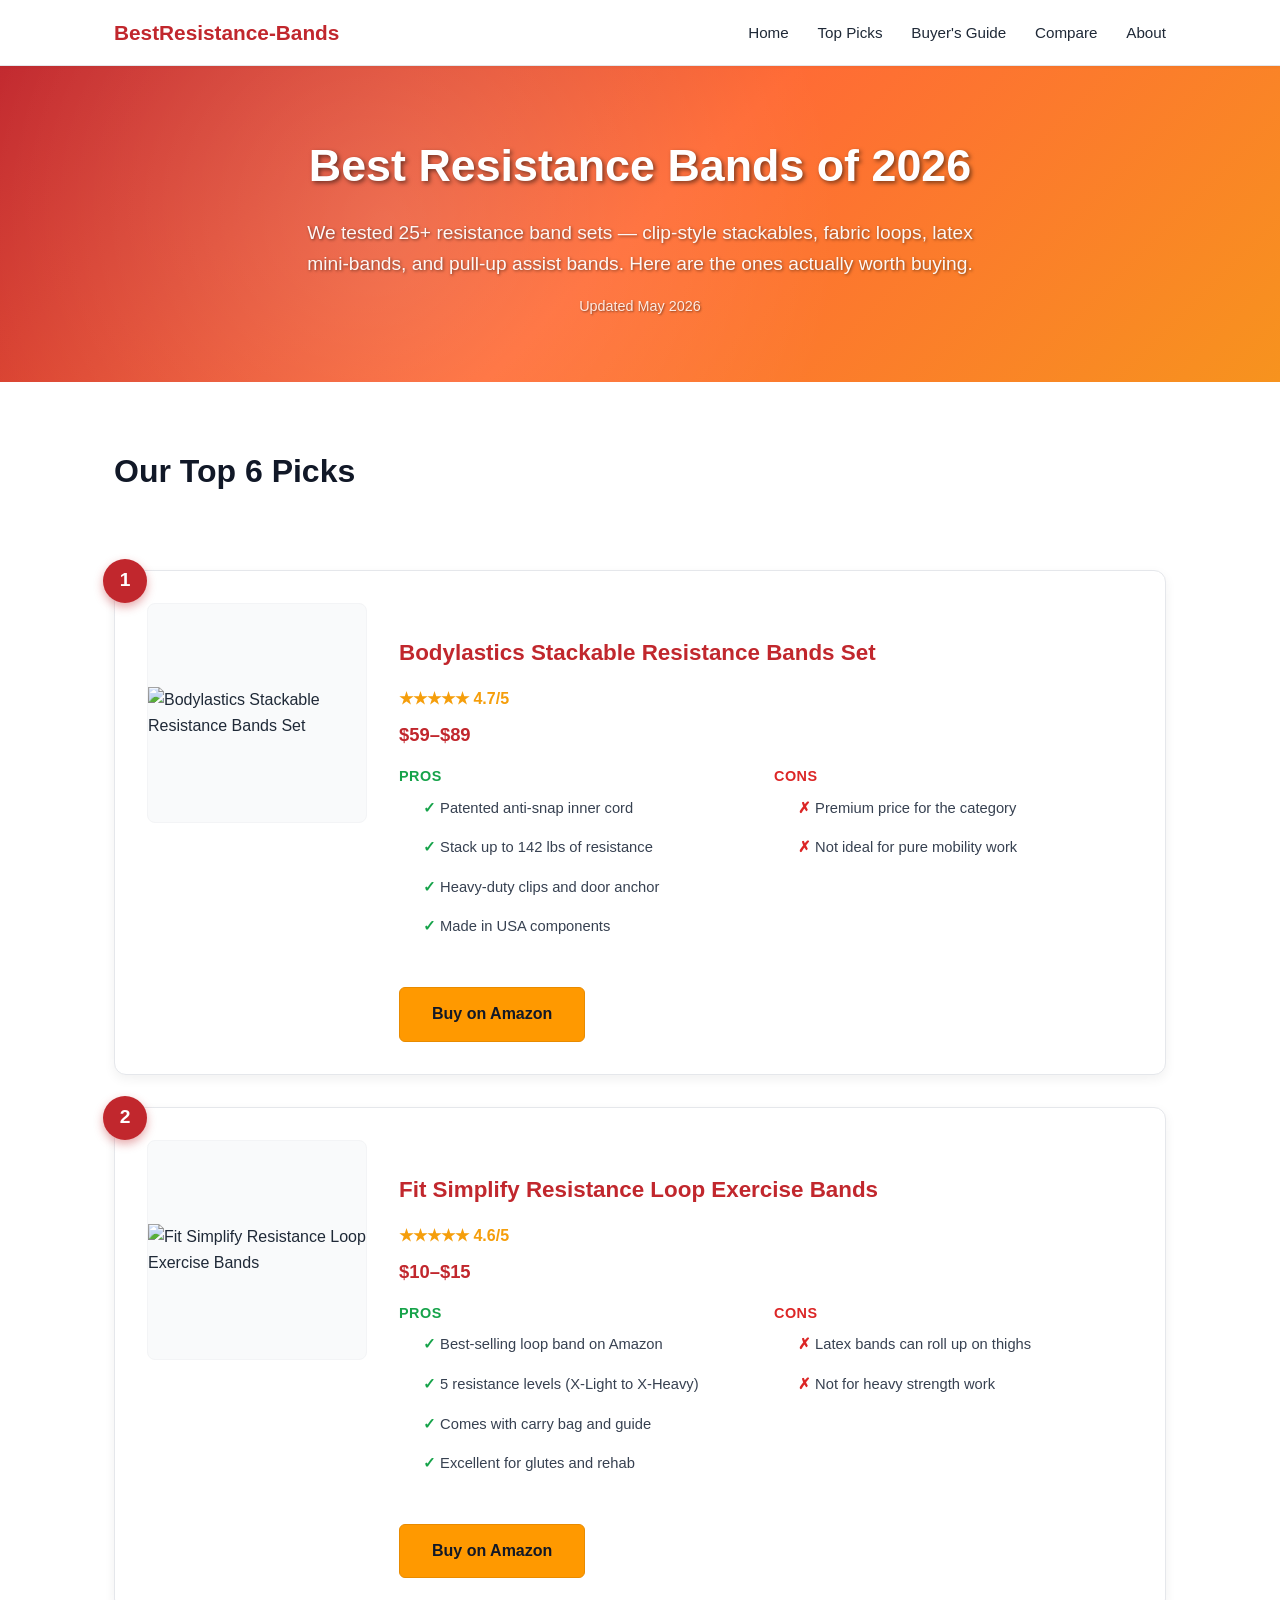
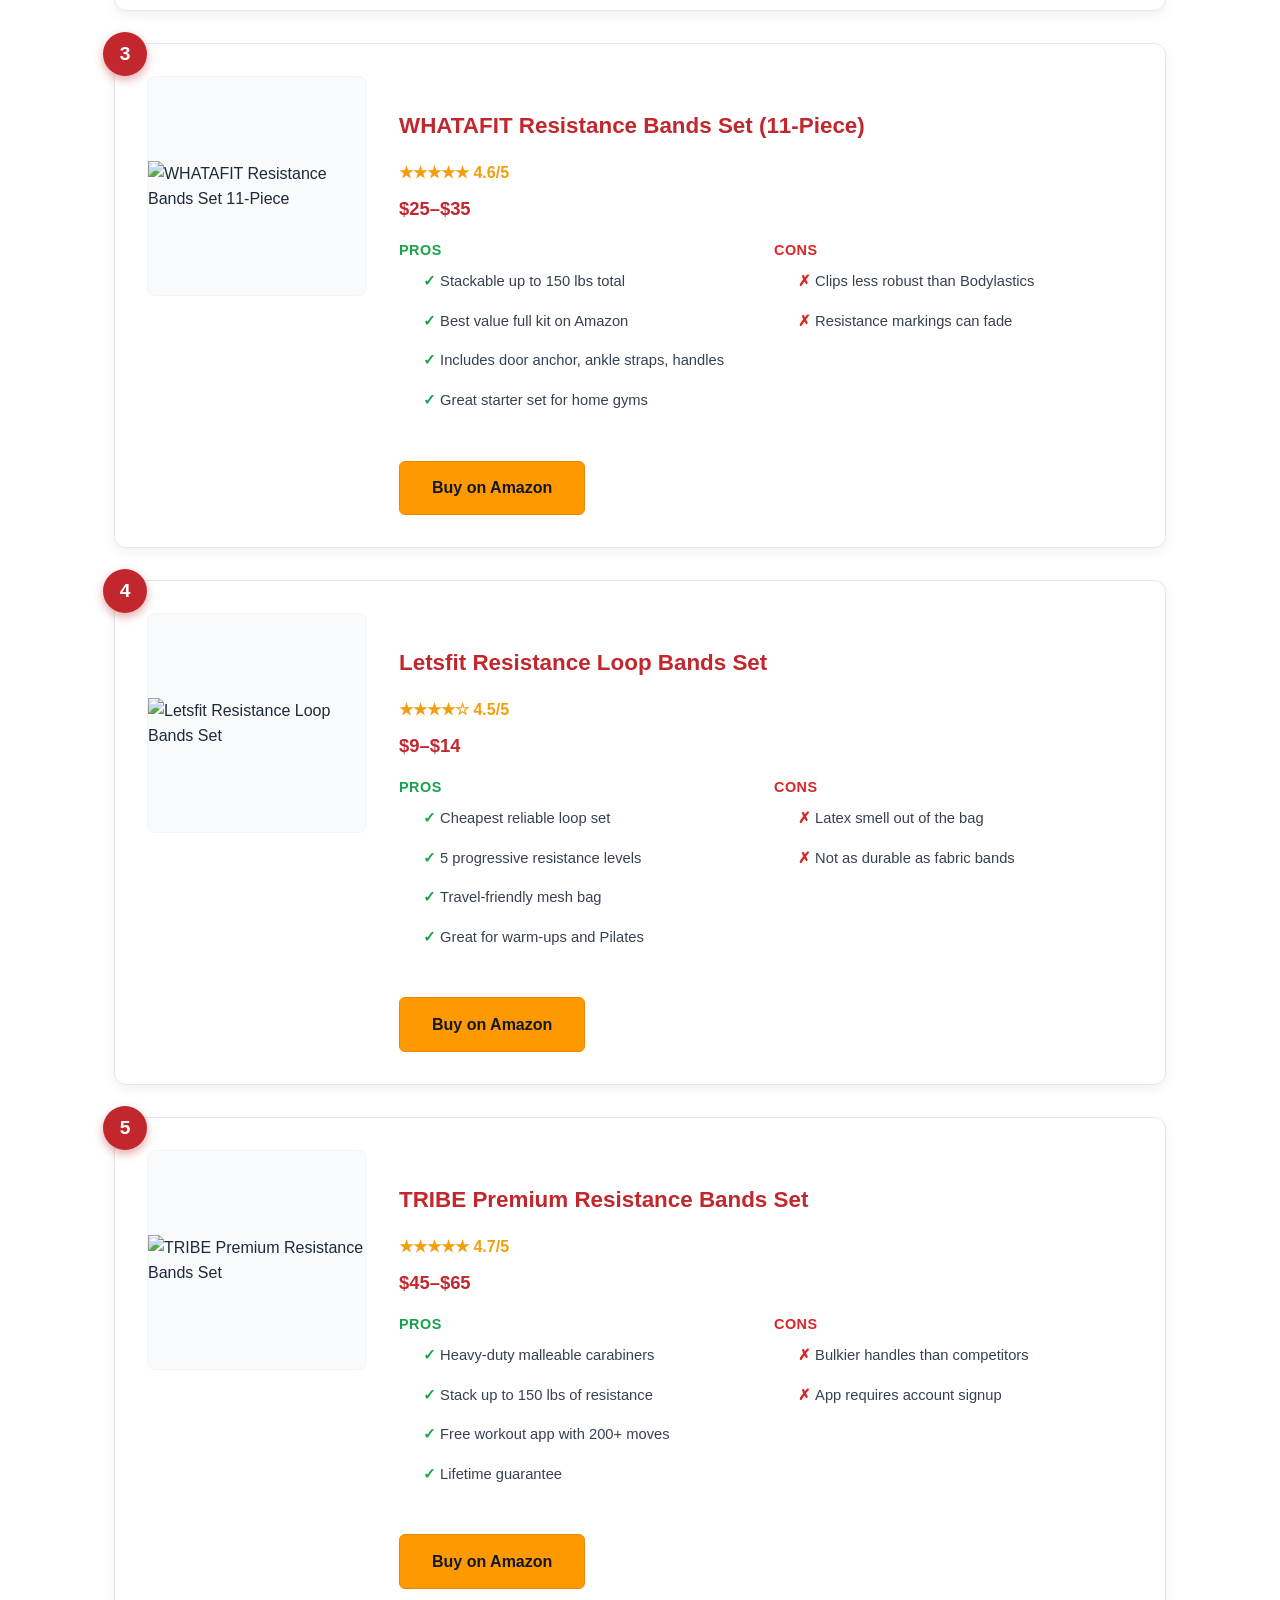
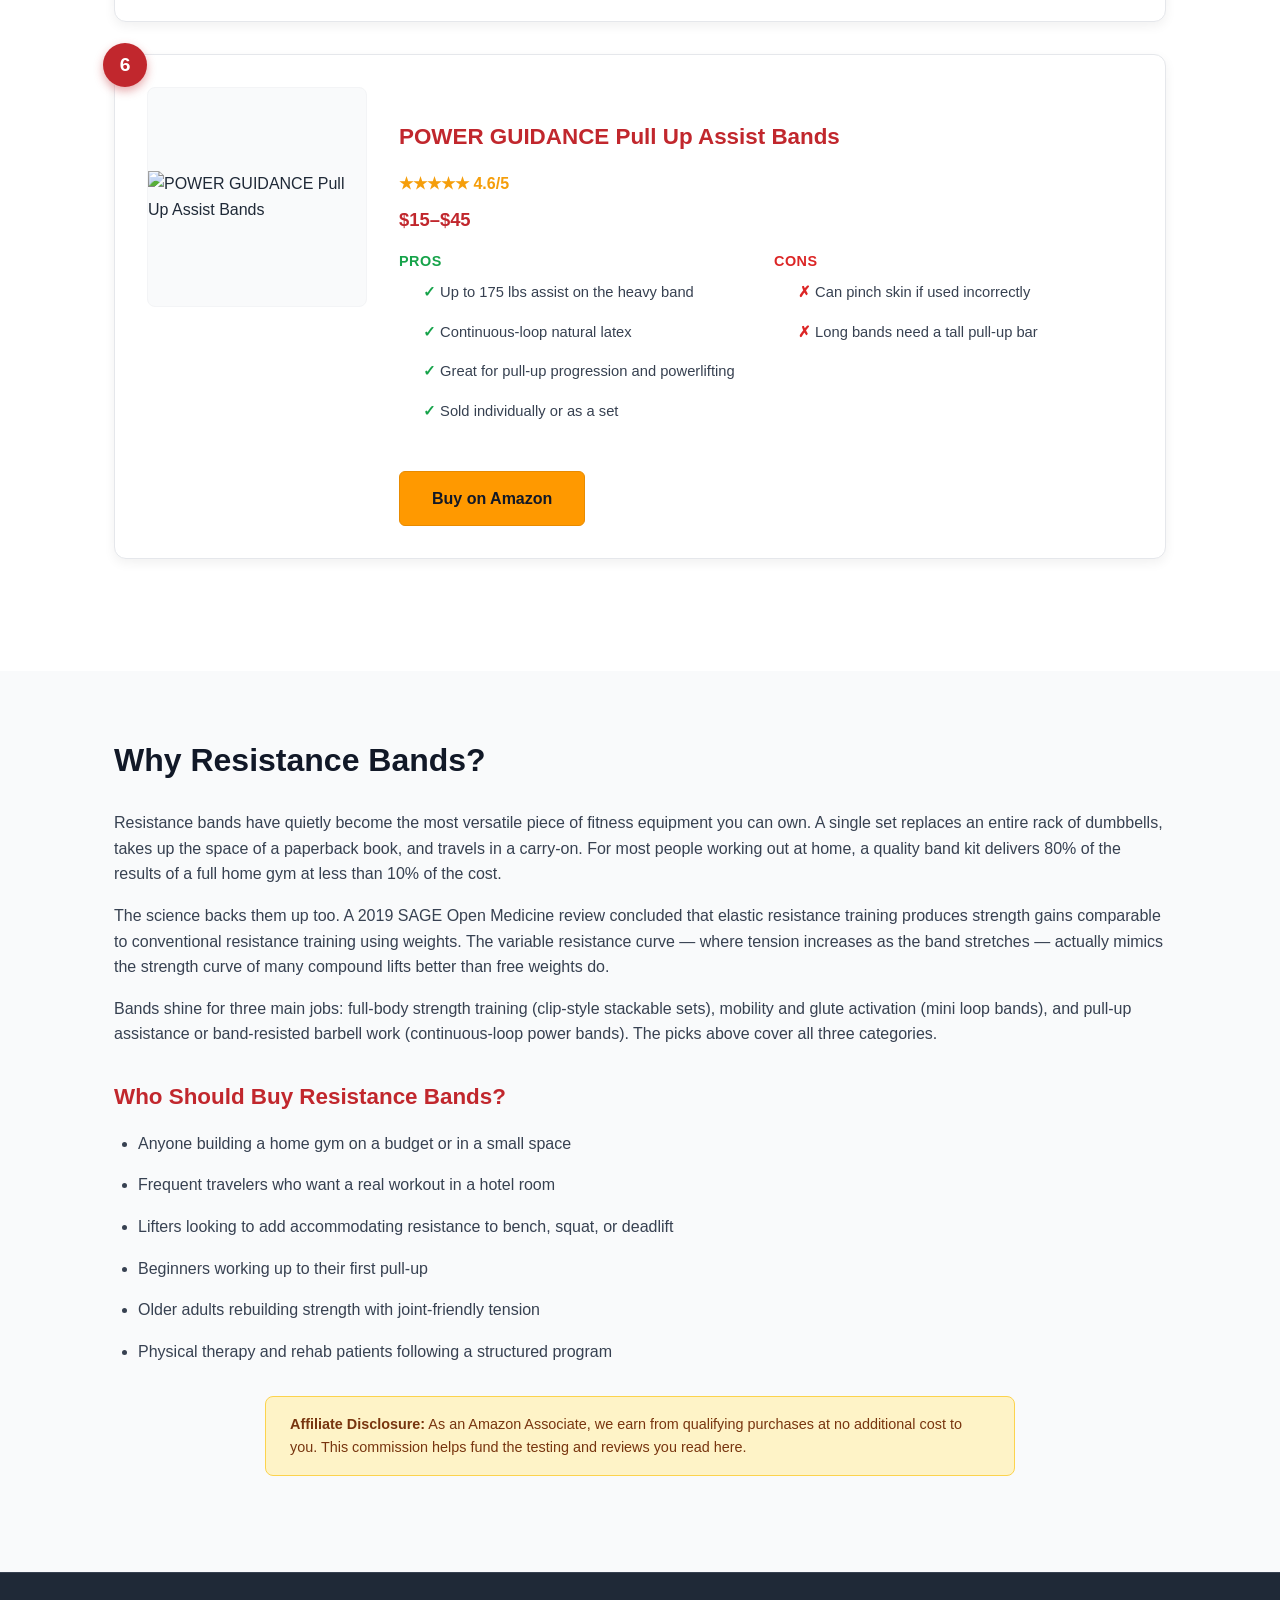
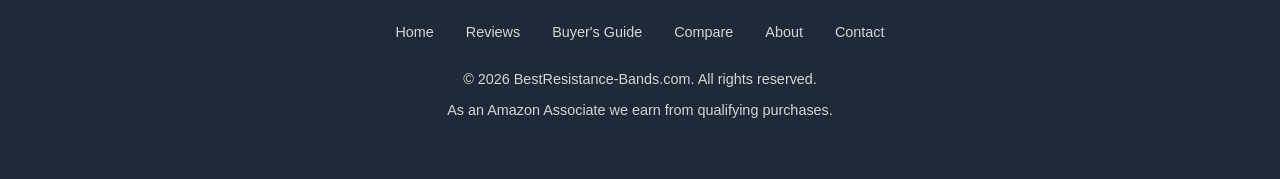
==== index.html @ 8b79d161 "Initial commit: bestresistance-bands.com affiliate site" ====
<!DOCTYPE html>
<html lang="en">
<head>
    <meta charset="UTF-8">
    <meta name="viewport" content="width=device-width, initial-scale=1.0">
    <title>Best Resistance Bands 2026 | Expert-Tested Reviews & Picks</title>
    <meta name="description" content="The best resistance bands of 2026, tested for durability, resistance, and value. Top picks for full-body workouts, mobility, and strength training.">
    <link rel="canonical" href="https://bestresistance-bands.com/">
    <meta property="og:title" content="Best Resistance Bands 2026 | Expert Reviews">
    <meta property="og:description" content="Expert reviews of the top resistance bands for strength, mobility, and full-body workouts at home or on the go.">
    <meta property="og:url" content="https://bestresistance-bands.com/">
    <meta property="og:type" content="website">
    <meta property="og:image" content="https://m.media-amazon.com/images/I/81Z3pNvNL5L._AC_SL1500_.jpg">
    <link rel="stylesheet" href="css/style.css">
    <script type="application/ld+json">
    {
        "@context": "https://schema.org",
        "@type": "ItemList",
        "name": "Best Resistance Bands 2026",
        "description": "Top-rated resistance band sets reviewed and ranked for 2026",
        "numberOfItems": 6,
        "itemListElement": [
            {"@type": "ListItem", "position": 1, "name": "Bodylastics Stackable Resistance Bands Set", "url": "https://www.amazon.com/dp/B003HOTQEI/?tag=brazenprodu01-20-resistance"},
            {"@type": "ListItem", "position": 2, "name": "Fit Simplify Resistance Loop Exercise Bands", "url": "https://www.amazon.com/dp/B01ALPAGTU/?tag=brazenprodu01-20-resistance"},
            {"@type": "ListItem", "position": 3, "name": "WHATAFIT Resistance Bands Set (11-Piece)", "url": "https://www.amazon.com/dp/B07FBXMFS5/?tag=brazenprodu01-20-resistance"},
            {"@type": "ListItem", "position": 4, "name": "Letsfit Resistance Loop Bands Set", "url": "https://www.amazon.com/dp/B074DTJ7RM/?tag=brazenprodu01-20-resistance"},
            {"@type": "ListItem", "position": 5, "name": "TRIBE Premium Resistance Bands Set", "url": "https://www.amazon.com/dp/B01M2VZ4WY/?tag=brazenprodu01-20-resistance"},
            {"@type": "ListItem", "position": 6, "name": "POWER GUIDANCE Pull Up Assist Bands", "url": "https://www.amazon.com/dp/B077Y8ZJYP/?tag=brazenprodu01-20-resistance"}
        ]
    }
    </script>
</head>
<body>
    <header class="header">
        <div class="container">
            <a href="/" class="logo">BestResistance-Bands</a>
            <nav>
                <ul class="nav">
                    <li><a href="/">Home</a></li>
                    <li><a href="best-resistance-bands-2026.html">Top Picks</a></li>
                    <li><a href="buyers-guide.html">Buyer's Guide</a></li>
                    <li><a href="bodylastics-vs-fit-simplify.html">Compare</a></li>
                    <li><a href="about.html">About</a></li>
                </ul>
            </nav>
            <button class="mobile-toggle" aria-label="Toggle menu">☰</button>
        </div>
    </header>

    <section class="hero">
        <div class="container">
            <h1>Best Resistance Bands of 2026</h1>
            <p>We tested 25+ resistance band sets — clip-style stackables, fabric loops, latex mini-bands, and pull-up assist bands. Here are the ones actually worth buying.</p>
            <p class="updated">Updated May 2026</p>
        </div>
    </section>

    <main>
        <section class="section">
            <div class="container">
                <h2>Our Top 6 Picks</h2>
                <div class="products-grid">
                    <div class="product-card">
                        <div class="product-rank">1</div>
                        <div class="product-image">
                            <img src="https://m.media-amazon.com/images/I/81Z3pNvNL5L._AC_SL1500_.jpg" alt="Bodylastics Stackable Resistance Bands Set" loading="lazy">
                        </div>
                        <div class="product-info">
                            <h3>Bodylastics Stackable Resistance Bands Set</h3>
                            <div class="product-rating">★★★★★ 4.7/5</div>
                            <div class="product-price">$59–$89</div>
                            <div class="pros-cons">
                                <div class="pros">
                                    <h4>Pros</h4>
                                    <ul>
                                        <li>Patented anti-snap inner cord</li>
                                        <li>Stack up to 142 lbs of resistance</li>
                                        <li>Heavy-duty clips and door anchor</li>
                                        <li>Made in USA components</li>
                                    </ul>
                                </div>
                                <div class="cons">
                                    <h4>Cons</h4>
                                    <ul>
                                        <li>Premium price for the category</li>
                                        <li>Not ideal for pure mobility work</li>
                                    </ul>
                                </div>
                            </div>
                            <a href="https://www.amazon.com/dp/B003HOTQEI/?tag=brazenprodu01-20-resistance" class="btn-amazon" rel="nofollow noopener" target="_blank">Buy on Amazon</a>
                        </div>
                    </div>

                    <div class="product-card">
                        <div class="product-rank">2</div>
                        <div class="product-image">
                            <img src="https://m.media-amazon.com/images/I/81+8cZUC0HL._AC_SL1500_.jpg" alt="Fit Simplify Resistance Loop Exercise Bands" loading="lazy">
                        </div>
                        <div class="product-info">
                            <h3>Fit Simplify Resistance Loop Exercise Bands</h3>
                            <div class="product-rating">★★★★★ 4.6/5</div>
                            <div class="product-price">$10–$15</div>
                            <div class="pros-cons">
                                <div class="pros">
                                    <h4>Pros</h4>
                                    <ul>
                                        <li>Best-selling loop band on Amazon</li>
                                        <li>5 resistance levels (X-Light to X-Heavy)</li>
                                        <li>Comes with carry bag and guide</li>
                                        <li>Excellent for glutes and rehab</li>
                                    </ul>
                                </div>
                                <div class="cons">
                                    <h4>Cons</h4>
                                    <ul>
                                        <li>Latex bands can roll up on thighs</li>
                                        <li>Not for heavy strength work</li>
                                    </ul>
                                </div>
                            </div>
                            <a href="https://www.amazon.com/dp/B01ALPAGTU/?tag=brazenprodu01-20-resistance" class="btn-amazon" rel="nofollow noopener" target="_blank">Buy on Amazon</a>
                        </div>
                    </div>

                    <div class="product-card">
                        <div class="product-rank">3</div>
                        <div class="product-image">
                            <img src="https://m.media-amazon.com/images/I/81bUZmnpZNL._AC_SL1500_.jpg" alt="WHATAFIT Resistance Bands Set 11-Piece" loading="lazy">
                        </div>
                        <div class="product-info">
                            <h3>WHATAFIT Resistance Bands Set (11-Piece)</h3>
                            <div class="product-rating">★★★★★ 4.6/5</div>
                            <div class="product-price">$25–$35</div>
                            <div class="pros-cons">
                                <div class="pros">
                                    <h4>Pros</h4>
                                    <ul>
                                        <li>Stackable up to 150 lbs total</li>
                                        <li>Best value full kit on Amazon</li>
                                        <li>Includes door anchor, ankle straps, handles</li>
                                        <li>Great starter set for home gyms</li>
                                    </ul>
                                </div>
                                <div class="cons">
                                    <h4>Cons</h4>
                                    <ul>
                                        <li>Clips less robust than Bodylastics</li>
                                        <li>Resistance markings can fade</li>
                                    </ul>
                                </div>
                            </div>
                            <a href="https://www.amazon.com/dp/B07FBXMFS5/?tag=brazenprodu01-20-resistance" class="btn-amazon" rel="nofollow noopener" target="_blank">Buy on Amazon</a>
                        </div>
                    </div>

                    <div class="product-card">
                        <div class="product-rank">4</div>
                        <div class="product-image">
                            <img src="https://m.media-amazon.com/images/I/71kzo+a6r4L._AC_SL1500_.jpg" alt="Letsfit Resistance Loop Bands Set" loading="lazy">
                        </div>
                        <div class="product-info">
                            <h3>Letsfit Resistance Loop Bands Set</h3>
                            <div class="product-rating">★★★★☆ 4.5/5</div>
                            <div class="product-price">$9–$14</div>
                            <div class="pros-cons">
                                <div class="pros">
                                    <h4>Pros</h4>
                                    <ul>
                                        <li>Cheapest reliable loop set</li>
                                        <li>5 progressive resistance levels</li>
                                        <li>Travel-friendly mesh bag</li>
                                        <li>Great for warm-ups and Pilates</li>
                                    </ul>
                                </div>
                                <div class="cons">
                                    <h4>Cons</h4>
                                    <ul>
                                        <li>Latex smell out of the bag</li>
                                        <li>Not as durable as fabric bands</li>
                                    </ul>
                                </div>
                            </div>
                            <a href="https://www.amazon.com/dp/B074DTJ7RM/?tag=brazenprodu01-20-resistance" class="btn-amazon" rel="nofollow noopener" target="_blank">Buy on Amazon</a>
                        </div>
                    </div>

                    <div class="product-card">
                        <div class="product-rank">5</div>
                        <div class="product-image">
                            <img src="https://m.media-amazon.com/images/I/71fEf4UUfvL._AC_SL1500_.jpg" alt="TRIBE Premium Resistance Bands Set" loading="lazy">
                        </div>
                        <div class="product-info">
                            <h3>TRIBE Premium Resistance Bands Set</h3>
                            <div class="product-rating">★★★★★ 4.7/5</div>
                            <div class="product-price">$45–$65</div>
                            <div class="pros-cons">
                                <div class="pros">
                                    <h4>Pros</h4>
                                    <ul>
                                        <li>Heavy-duty malleable carabiners</li>
                                        <li>Stack up to 150 lbs of resistance</li>
                                        <li>Free workout app with 200+ moves</li>
                                        <li>Lifetime guarantee</li>
                                    </ul>
                                </div>
                                <div class="cons">
                                    <h4>Cons</h4>
                                    <ul>
                                        <li>Bulkier handles than competitors</li>
                                        <li>App requires account signup</li>
                                    </ul>
                                </div>
                            </div>
                            <a href="https://www.amazon.com/dp/B01M2VZ4WY/?tag=brazenprodu01-20-resistance" class="btn-amazon" rel="nofollow noopener" target="_blank">Buy on Amazon</a>
                        </div>
                    </div>

                    <div class="product-card">
                        <div class="product-rank">6</div>
                        <div class="product-image">
                            <img src="https://m.media-amazon.com/images/I/71yLWiD8ZSL._AC_SL1500_.jpg" alt="POWER GUIDANCE Pull Up Assist Bands" loading="lazy">
                        </div>
                        <div class="product-info">
                            <h3>POWER GUIDANCE Pull Up Assist Bands</h3>
                            <div class="product-rating">★★★★★ 4.6/5</div>
                            <div class="product-price">$15–$45</div>
                            <div class="pros-cons">
                                <div class="pros">
                                    <h4>Pros</h4>
                                    <ul>
                                        <li>Up to 175 lbs assist on the heavy band</li>
                                        <li>Continuous-loop natural latex</li>
                                        <li>Great for pull-up progression and powerlifting</li>
                                        <li>Sold individually or as a set</li>
                                    </ul>
                                </div>
                                <div class="cons">
                                    <h4>Cons</h4>
                                    <ul>
                                        <li>Can pinch skin if used incorrectly</li>
                                        <li>Long bands need a tall pull-up bar</li>
                                    </ul>
                                </div>
                            </div>
                            <a href="https://www.amazon.com/dp/B077Y8ZJYP/?tag=brazenprodu01-20-resistance" class="btn-amazon" rel="nofollow noopener" target="_blank">Buy on Amazon</a>
                        </div>
                    </div>
                </div>
            </div>
        </section>

        <section class="section section-alt">
            <div class="container">
                <h2>Why Resistance Bands?</h2>
                <p>Resistance bands have quietly become the most versatile piece of fitness equipment you can own. A single set replaces an entire rack of dumbbells, takes up the space of a paperback book, and travels in a carry-on. For most people working out at home, a quality band kit delivers 80% of the results of a full home gym at less than 10% of the cost.</p>
                <p>The science backs them up too. A 2019 SAGE Open Medicine review concluded that elastic resistance training produces strength gains comparable to conventional resistance training using weights. The variable resistance curve — where tension increases as the band stretches — actually mimics the strength curve of many compound lifts better than free weights do.</p>
                <p>Bands shine for three main jobs: full-body strength training (clip-style stackable sets), mobility and glute activation (mini loop bands), and pull-up assistance or band-resisted barbell work (continuous-loop power bands). The picks above cover all three categories.</p>

                <h3>Who Should Buy Resistance Bands?</h3>
                <ul>
                    <li>Anyone building a home gym on a budget or in a small space</li>
                    <li>Frequent travelers who want a real workout in a hotel room</li>
                    <li>Lifters looking to add accommodating resistance to bench, squat, or deadlift</li>
                    <li>Beginners working up to their first pull-up</li>
                    <li>Older adults rebuilding strength with joint-friendly tension</li>
                    <li>Physical therapy and rehab patients following a structured program</li>
                </ul>

                <div class="affiliate-disclosure">
                    <strong>Affiliate Disclosure:</strong> As an Amazon Associate, we earn from qualifying purchases at no additional cost to you. This commission helps fund the testing and reviews you read here.
                </div>
            </div>
        </section>
    </main>

    <footer class="footer">
        <div class="container">
            <div class="footer-links">
                <a href="/">Home</a>
                <a href="best-resistance-bands-2026.html">Reviews</a>
                <a href="buyers-guide.html">Buyer's Guide</a>
                <a href="bodylastics-vs-fit-simplify.html">Compare</a>
                <a href="about.html">About</a>
                <a href="contact.html">Contact</a>
            </div>
            <p>© 2026 BestResistance-Bands.com. All rights reserved.</p>
            <p>As an Amazon Associate we earn from qualifying purchases.</p>
        </div>
    </footer>

    <script>
    document.querySelector('.mobile-toggle').addEventListener('click', function() {
        document.querySelector('.nav').classList.toggle('active');
    });
    </script>
</body>
</html>
---- css/style.css ----
* { margin: 0; padding: 0; box-sizing: border-box; }

body {
  font-family: -apple-system, BlinkMacSystemFont, 'Segoe UI', Roboto, Oxygen, sans-serif;
  background: #ffffff;
  color: #1f2937;
  line-height: 1.6;
}

.container { max-width: 1100px; margin: 0 auto; padding: 0 1.5rem; }

a { color: #c1272d; text-decoration: none; transition: color 0.3s; }
a:hover { color: #8e1d22; }

img { max-width: 100%; height: auto; display: block; }

/* Header */
.header {
  background: #ffffff;
  border-bottom: 1px solid #e5e7eb;
  padding: 1rem 0;
  position: sticky;
  top: 0;
  z-index: 100;
  box-shadow: 0 1px 3px rgba(0,0,0,0.05);
}

.header .container {
  display: flex;
  justify-content: space-between;
  align-items: center;
}

.logo {
  font-size: 1.3rem;
  font-weight: 800;
  color: #c1272d;
}

.nav { list-style: none; display: flex; gap: 1.8rem; }
.nav a { color: #1f2937; font-weight: 500; font-size: 0.95rem; }
.nav a:hover { color: #c1272d; }

.mobile-toggle {
  display: none;
  background: none;
  border: none;
  color: #1f2937;
  font-size: 1.5rem;
  cursor: pointer;
}

/* Hero */
.hero {
  background: linear-gradient(135deg, #c1272d 0%, #ff6b35 50%, #f7931e 100%);
  padding: 4rem 0;
  text-align: center;
  position: relative;
  overflow: hidden;
}

.hero::before {
  content: '';
  position: absolute;
  inset: 0;
  background: radial-gradient(circle at 30% 50%, rgba(255,255,255,0.15) 0%, transparent 50%);
}

.hero h1 {
  color: #ffffff;
  font-size: 2.8rem;
  font-weight: 800;
  text-shadow: 2px 2px 4px rgba(0,0,0,0.5);
  margin-bottom: 1rem;
  position: relative;
}

.hero p {
  color: #ffffff;
  font-size: 1.2rem;
  text-shadow: 1px 1px 3px rgba(0,0,0,0.5);
  max-width: 700px;
  margin: 0 auto;
  position: relative;
  opacity: 0.95;
}

.hero .updated {
  color: #ffffff;
  text-shadow: 1px 1px 2px rgba(0,0,0,0.5);
  opacity: 0.85;
  font-size: 0.9rem;
  margin-top: 1rem;
  position: relative;
}

/* Product Cards */
.products-grid {
  display: grid;
  grid-template-columns: 1fr;
  gap: 2rem;
  padding: 3rem 0;
}

.product-card {
  background: #ffffff;
  border-radius: 12px;
  padding: 2rem;
  border: 1px solid #e5e7eb;
  transition: transform 0.3s, box-shadow 0.3s;
  display: grid;
  grid-template-columns: 220px 1fr;
  gap: 2rem;
  align-items: start;
  position: relative;
  box-shadow: 0 4px 12px rgba(0,0,0,0.06);
}

.product-card:hover {
  transform: translateY(-3px);
  box-shadow: 0 12px 30px rgba(0,0,0,0.1);
}

.product-rank {
  position: absolute;
  top: -12px;
  left: -12px;
  background: #c1272d;
  color: #ffffff;
  width: 44px;
  height: 44px;
  border-radius: 50%;
  display: flex;
  align-items: center;
  justify-content: center;
  font-weight: 800;
  font-size: 1.2rem;
  box-shadow: 0 4px 10px rgba(193,39,45,0.4);
}

.product-image {
  width: 100%;
  height: 220px;
  background: #f9fafb;
  border-radius: 8px;
  display: flex;
  align-items: center;
  justify-content: center;
  overflow: hidden;
  border: 1px solid #f3f4f6;
}

.product-image img {
  max-width: 100%;
  max-height: 100%;
  object-fit: contain;
}

.product-info h3 {
  font-size: 1.3rem;
  margin-bottom: 0.5rem;
  color: #111827;
}

.product-rating { color: #f59e0b; margin-bottom: 0.5rem; font-weight: 600; }

.product-price {
  font-size: 1.15rem;
  color: #c1272d;
  font-weight: 700;
  margin-bottom: 1rem;
}

.pros-cons {
  display: grid;
  grid-template-columns: 1fr 1fr;
  gap: 1rem;
  margin-bottom: 1.5rem;
}

.pros h4, .cons h4 {
  font-size: 0.9rem;
  margin-bottom: 0.5rem;
  text-transform: uppercase;
  letter-spacing: 0.5px;
}

.pros h4 { color: #16a34a; }
.cons h4 { color: #dc2626; }

.pros ul, .cons ul {
  list-style: none;
  font-size: 0.92rem;
  color: #4b5563;
}

.pros li, .cons li { margin-bottom: 0.3rem; }
.pros li::before { content: '✓ '; color: #16a34a; font-weight: 700; }
.cons li::before { content: '✗ '; color: #dc2626; font-weight: 700; }

.btn-amazon {
  display: inline-block;
  background: #ff9900;
  color: #111827;
  padding: 0.85rem 2rem;
  border-radius: 6px;
  font-weight: 700;
  font-size: 1rem;
  transition: background 0.3s, transform 0.2s;
  text-align: center;
  border: 1px solid #e88b00;
}

.btn-amazon:hover {
  background: #ffb84d;
  color: #111827;
  transform: scale(1.02);
}

/* Sections */
.section { padding: 4rem 0; }
.section-alt { background: #f9fafb; }

.section h2 {
  font-size: 2rem;
  margin-bottom: 1.5rem;
  color: #111827;
}

.section h3 {
  font-size: 1.4rem;
  margin: 2rem 0 1rem;
  color: #c1272d;
}

.section p, .section li {
  color: #374151;
  margin-bottom: 1rem;
}

.section ul, .section ol { padding-left: 1.5rem; margin-bottom: 1.5rem; }

/* FAQ */
.faq-item {
  background: #ffffff;
  border-radius: 8px;
  padding: 1.5rem;
  margin-bottom: 1rem;
  border: 1px solid #e5e7eb;
  box-shadow: 0 2px 6px rgba(0,0,0,0.04);
}

.faq-item h3 { color: #111827; font-size: 1.1rem; margin-bottom: 0.5rem; margin-top: 0; }
.faq-item p { color: #4b5563; margin: 0; }

/* Footer */
.footer {
  background: #1f2937;
  border-top: 1px solid #374151;
  padding: 3rem 0;
  text-align: center;
  color: #d1d5db;
}

.footer p { color: #d1d5db; font-size: 0.9rem; margin-bottom: 0.5rem; }

.footer-links {
  display: flex;
  justify-content: center;
  gap: 2rem;
  margin-bottom: 1.5rem;
  flex-wrap: wrap;
}

.footer-links a { color: #d1d5db; font-size: 0.9rem; }
.footer-links a:hover { color: #ff9900; }

.affiliate-disclosure {
  background: #fef3c7;
  border: 1px solid #fcd34d;
  border-radius: 8px;
  padding: 1rem 1.5rem;
  margin: 2rem auto;
  max-width: 750px;
  font-size: 0.9rem;
  color: #78350f;
}

/* Table of Contents */
.toc {
  background: #f9fafb;
  border-radius: 8px;
  padding: 1.5rem 2rem;
  margin-bottom: 2rem;
  border: 1px solid #e5e7eb;
}

.toc h3 { margin-bottom: 1rem; color: #111827; font-size: 1.1rem; margin-top: 0; }
.toc ol { padding-left: 1.5rem; }
.toc li { margin-bottom: 0.5rem; color: #374151; }
.toc a { color: #c1272d; }

/* Comparison Table */
.comparison-table {
  width: 100%;
  border-collapse: collapse;
  margin: 2rem 0;
  background: #ffffff;
  border-radius: 8px;
  overflow: hidden;
  box-shadow: 0 2px 8px rgba(0,0,0,0.06);
}

.comparison-table th, .comparison-table td {
  padding: 1rem;
  text-align: left;
  border-bottom: 1px solid #e5e7eb;
}

.comparison-table th {
  background: #c1272d;
  color: #ffffff;
  font-weight: 700;
}

.comparison-table td { color: #374151; }
.comparison-table tr:nth-child(even) td { background: #f9fafb; }

/* Contact Form */
.contact-form { max-width: 600px; margin: 0 auto; }
.form-group { margin-bottom: 1.5rem; }

.form-group label {
  display: block;
  margin-bottom: 0.5rem;
  color: #111827;
  font-weight: 600;
}

.form-group input, .form-group textarea, .form-group select {
  width: 100%;
  padding: 0.8rem 1rem;
  background: #ffffff;
  border: 1px solid #d1d5db;
  border-radius: 6px;
  color: #111827;
  font-size: 1rem;
  font-family: inherit;
}

.form-group textarea { min-height: 150px; resize: vertical; }

.btn-submit {
  background: #c1272d;
  color: #ffffff;
  padding: 0.85rem 2rem;
  border: none;
  border-radius: 6px;
  font-weight: 700;
  font-size: 1rem;
  cursor: pointer;
  transition: background 0.3s;
}

.btn-submit:hover { background: #8e1d22; }

/* Responsive */
@media (max-width: 768px) {
  .hero h1 { font-size: 2rem; }
  .hero p { font-size: 1rem; }
  .product-card { grid-template-columns: 1fr; text-align: center; }
  .pros-cons { grid-template-columns: 1fr; text-align: left; }
  .nav { display: none; }
  .nav.active {
    display: flex;
    flex-direction: column;
    position: absolute;
    top: 100%;
    left: 0;
    right: 0;
    background: #ffffff;
    padding: 1rem;
    border-bottom: 1px solid #e5e7eb;
    gap: 1rem;
  }
  .mobile-toggle { display: block; }
  .comparison-table { font-size: 0.85rem; }
  .comparison-table th, .comparison-table td { padding: 0.6rem; }
}

@media (max-width: 480px) {
  .hero h1 { font-size: 1.6rem; }
  .container { padding: 0 1rem; }
  .product-card { padding: 1.5rem; }
}
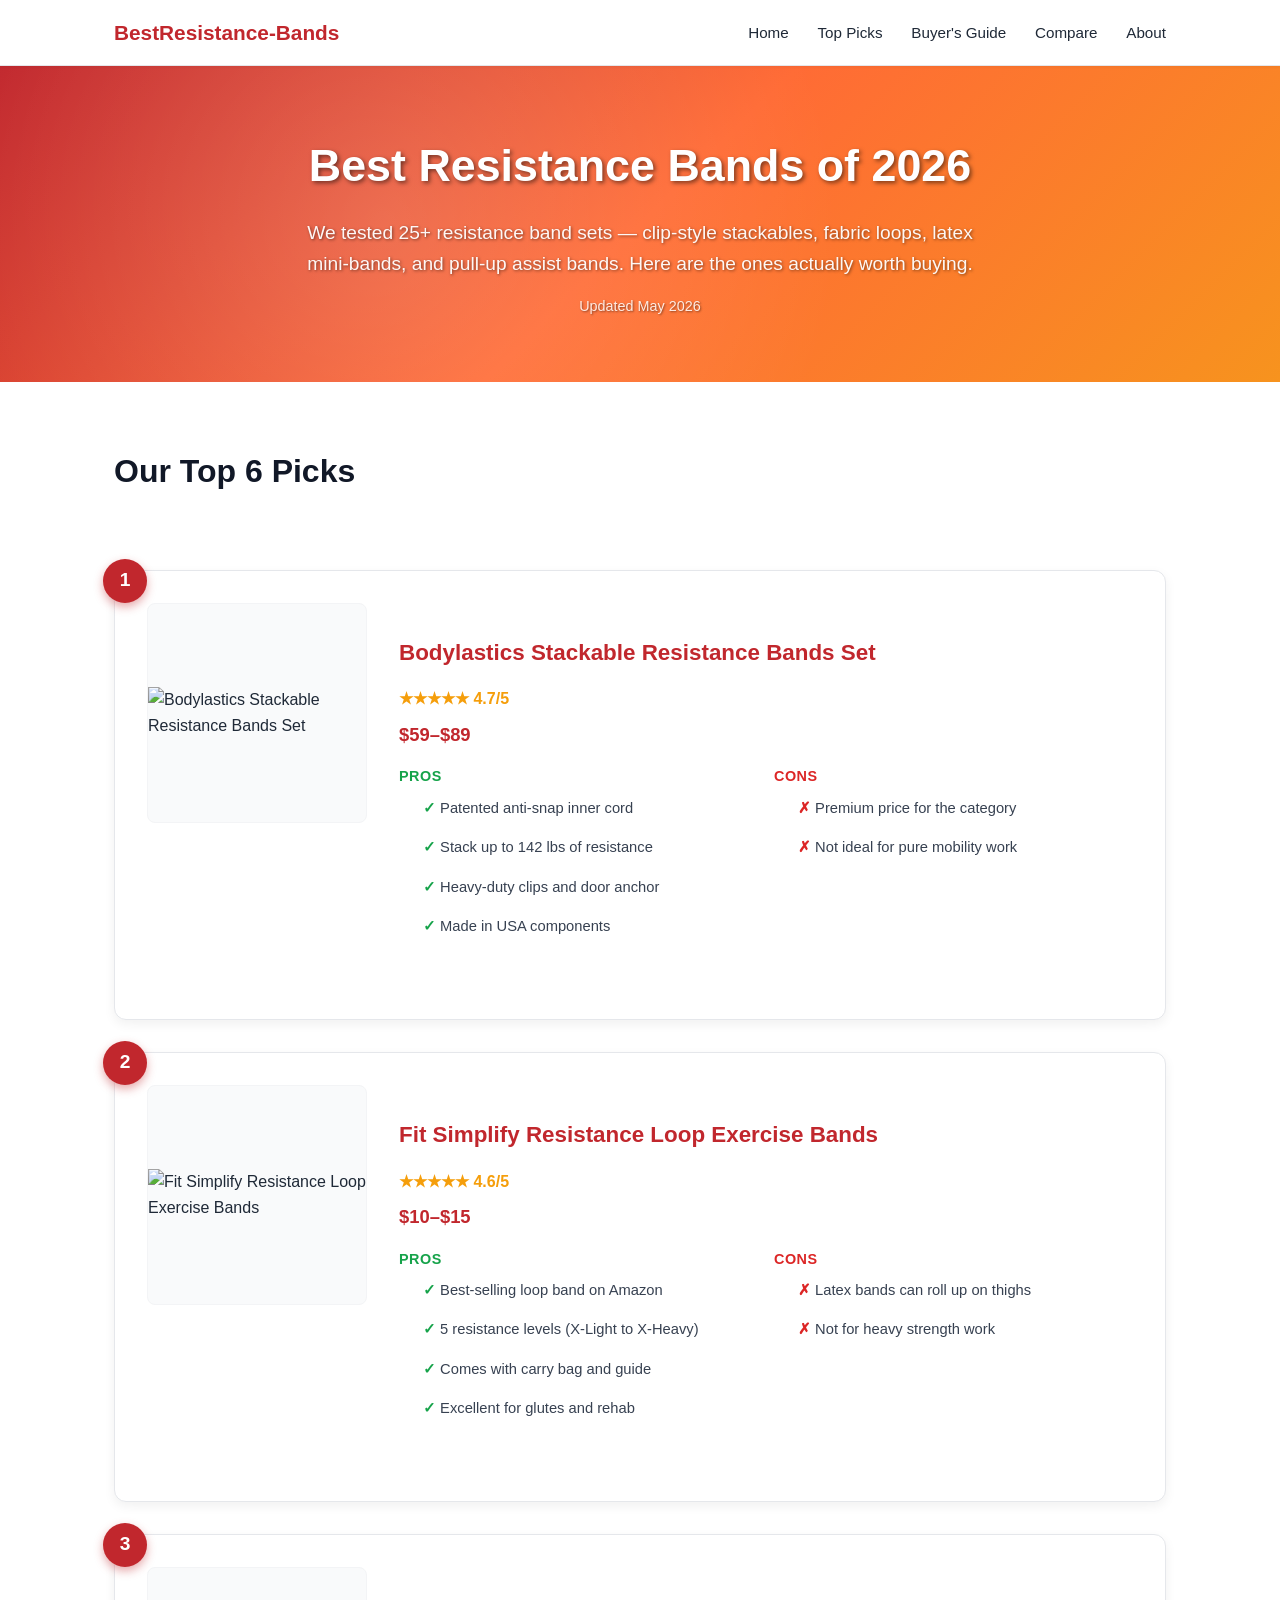
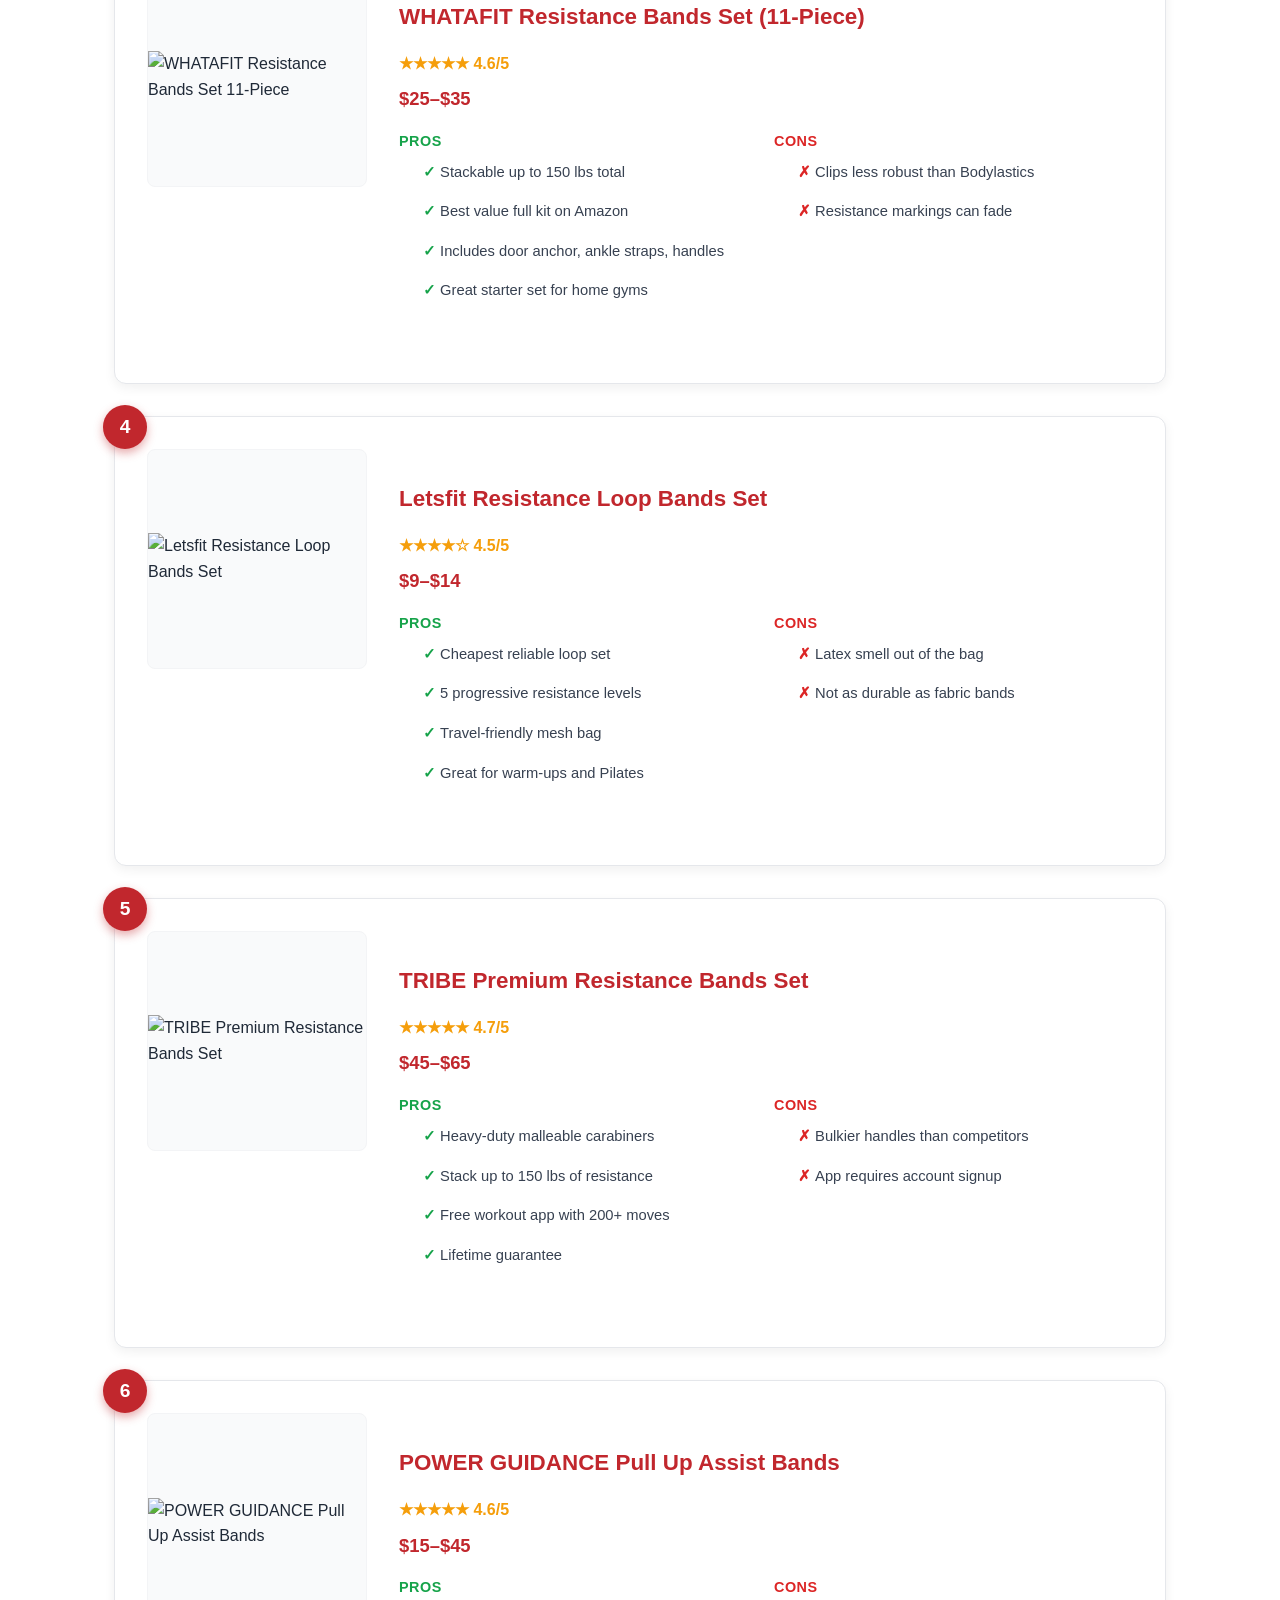
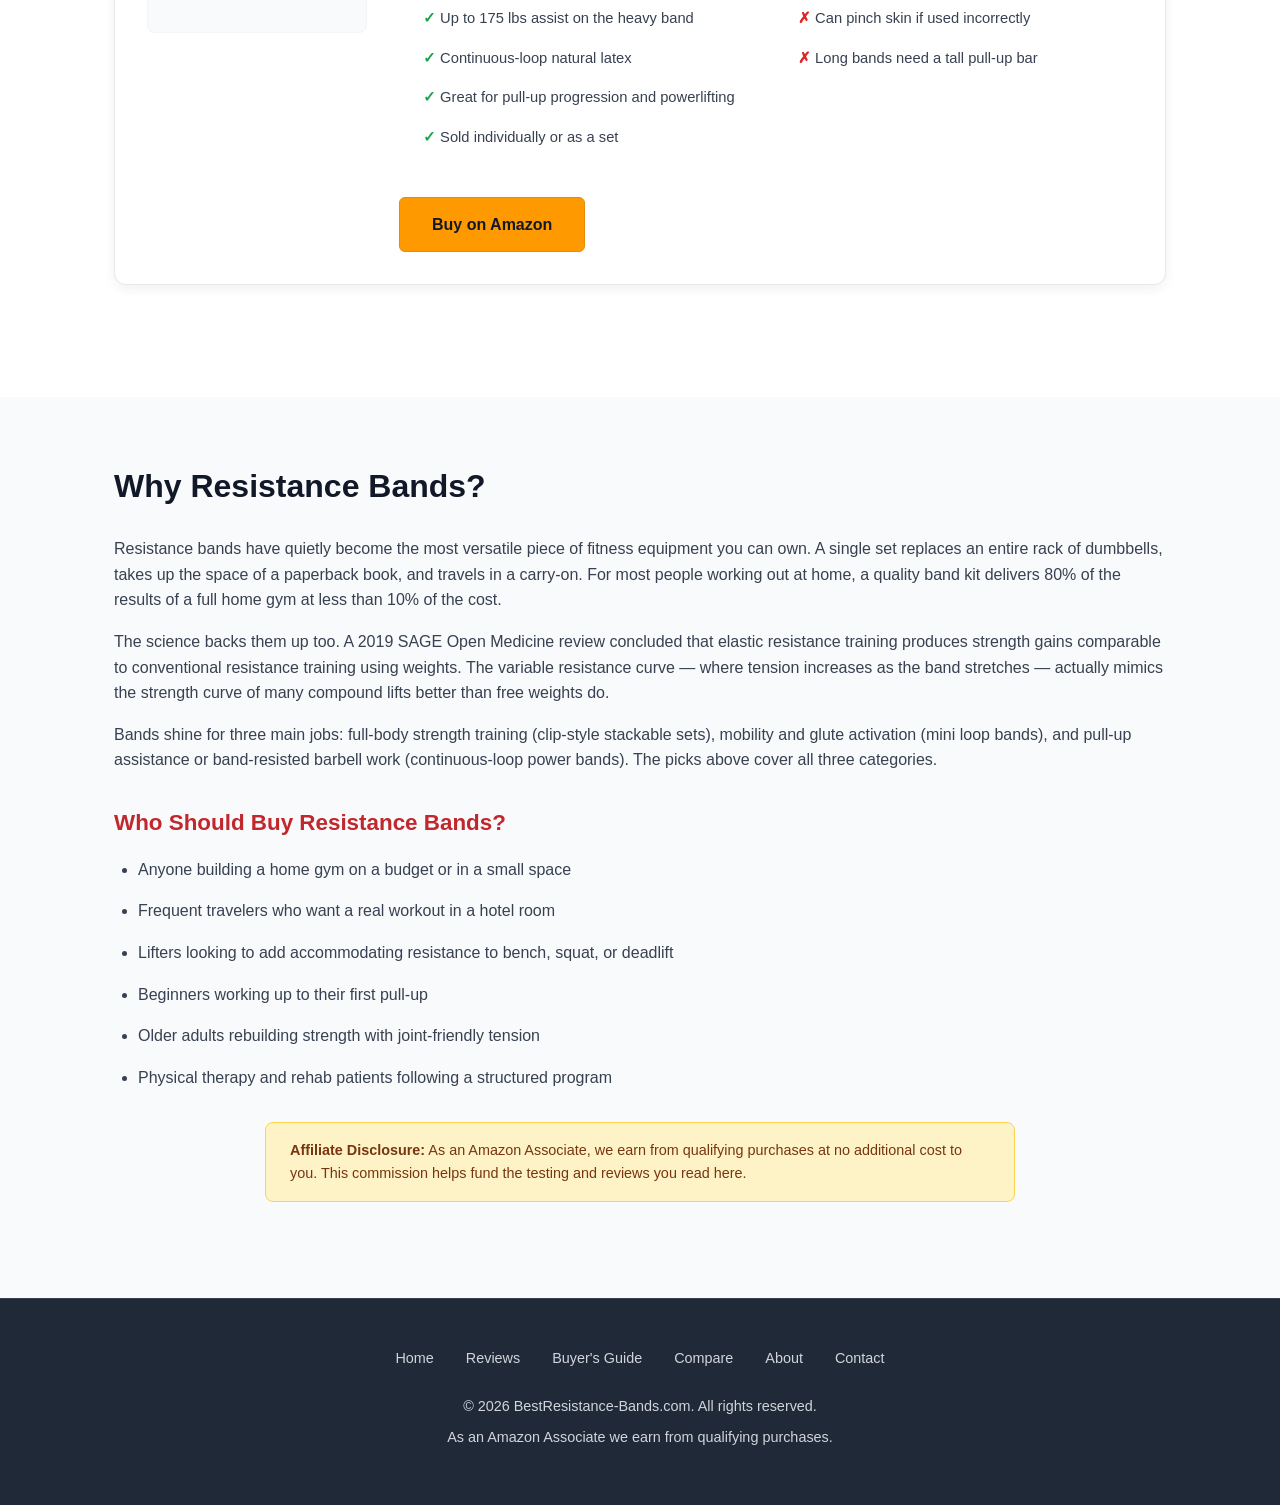
==== commit f97fb876: "Add images and remove broken ASINs" ====
--- a/index.html
+++ b/index.html
@@ -87,7 +87,7 @@
                                     </ul>
                                 </div>
                             </div>
-                            <a href="https://www.amazon.com/dp/B003HOTQEI/?tag=brazenprodu01-20-resistance" class="btn-amazon" rel="nofollow noopener" target="_blank">Buy on Amazon</a>
+                            
                         </div>
                     </div>
 
@@ -118,7 +118,7 @@
                                     </ul>
                                 </div>
                             </div>
-                            <a href="https://www.amazon.com/dp/B01ALPAGTU/?tag=brazenprodu01-20-resistance" class="btn-amazon" rel="nofollow noopener" target="_blank">Buy on Amazon</a>
+                            
                         </div>
                     </div>
 
@@ -149,7 +149,7 @@
                                     </ul>
                                 </div>
                             </div>
-                            <a href="https://www.amazon.com/dp/B07FBXMFS5/?tag=brazenprodu01-20-resistance" class="btn-amazon" rel="nofollow noopener" target="_blank">Buy on Amazon</a>
+                            
                         </div>
                     </div>
 
@@ -180,7 +180,7 @@
                                     </ul>
                                 </div>
                             </div>
-                            <a href="https://www.amazon.com/dp/B074DTJ7RM/?tag=brazenprodu01-20-resistance" class="btn-amazon" rel="nofollow noopener" target="_blank">Buy on Amazon</a>
+                            
                         </div>
                     </div>
 
@@ -211,7 +211,7 @@
                                     </ul>
                                 </div>
                             </div>
-                            <a href="https://www.amazon.com/dp/B01M2VZ4WY/?tag=brazenprodu01-20-resistance" class="btn-amazon" rel="nofollow noopener" target="_blank">Buy on Amazon</a>
+                            
                         </div>
                     </div>
 
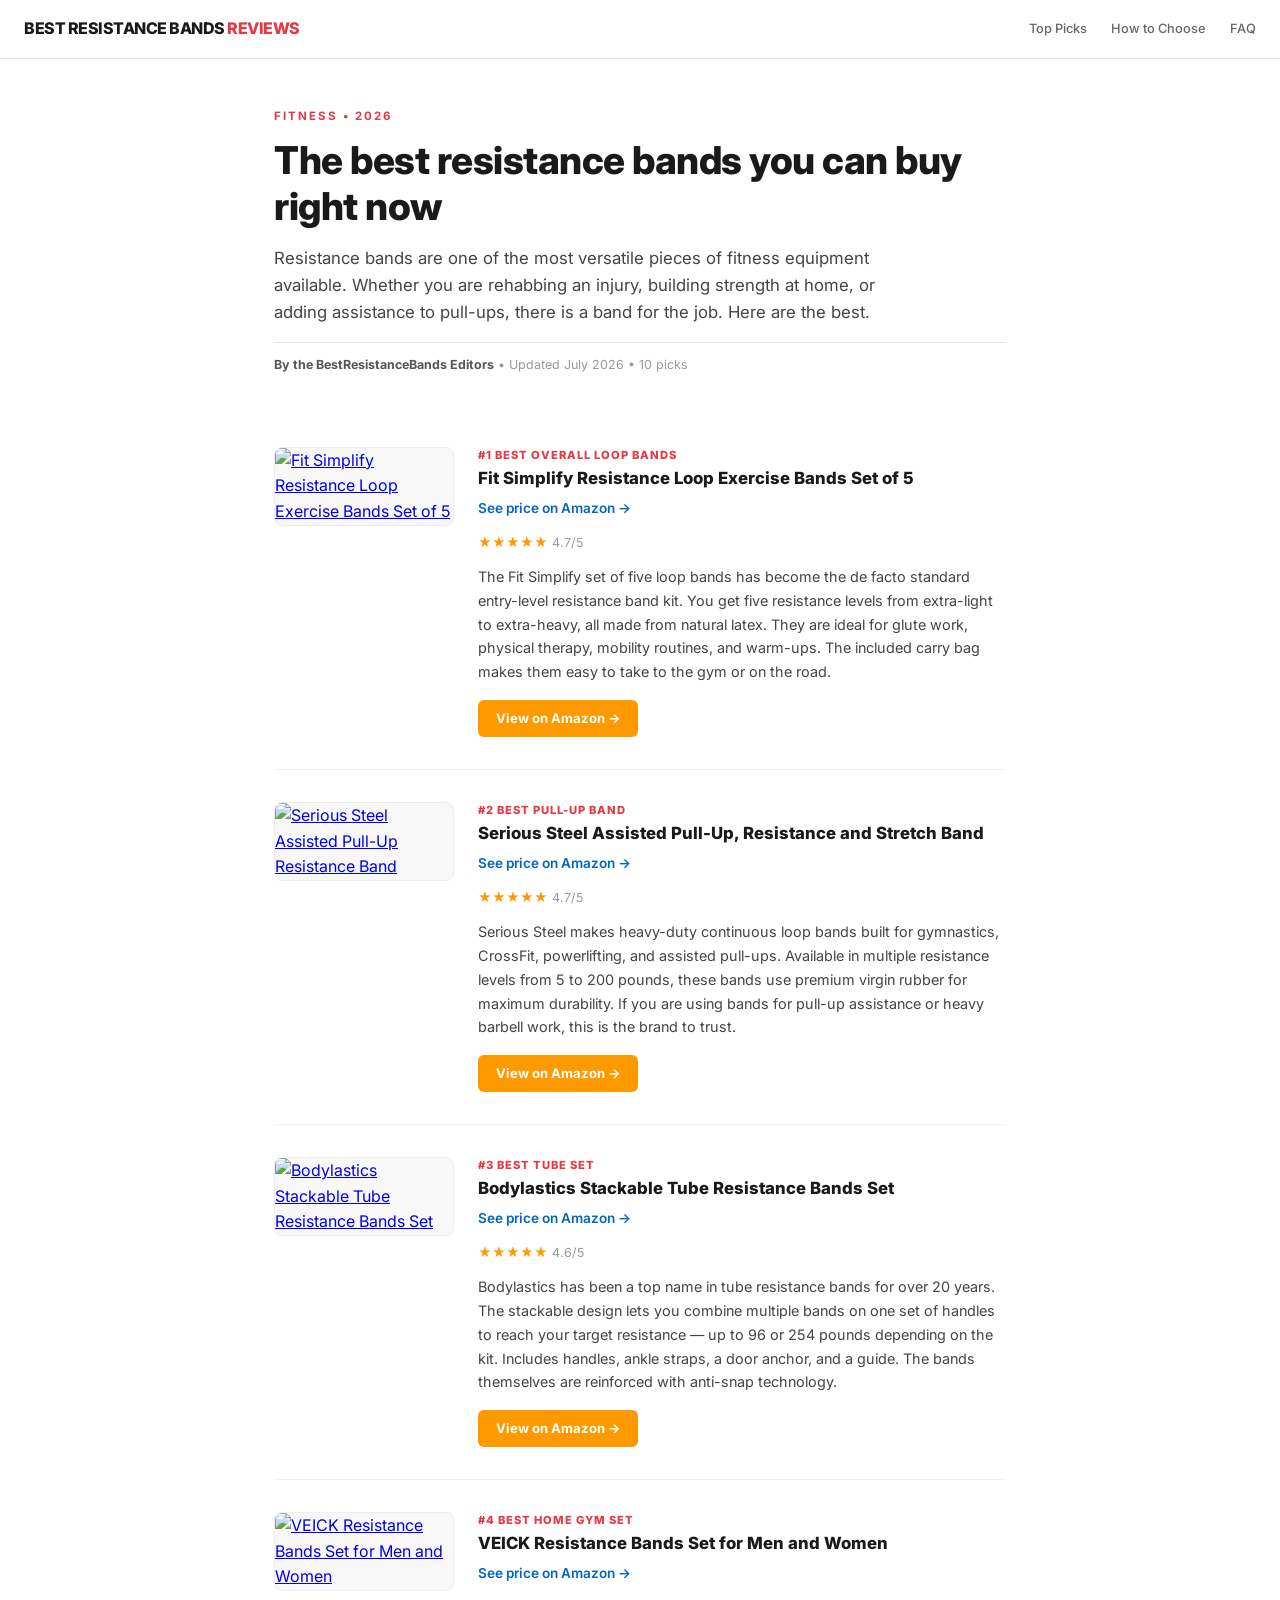
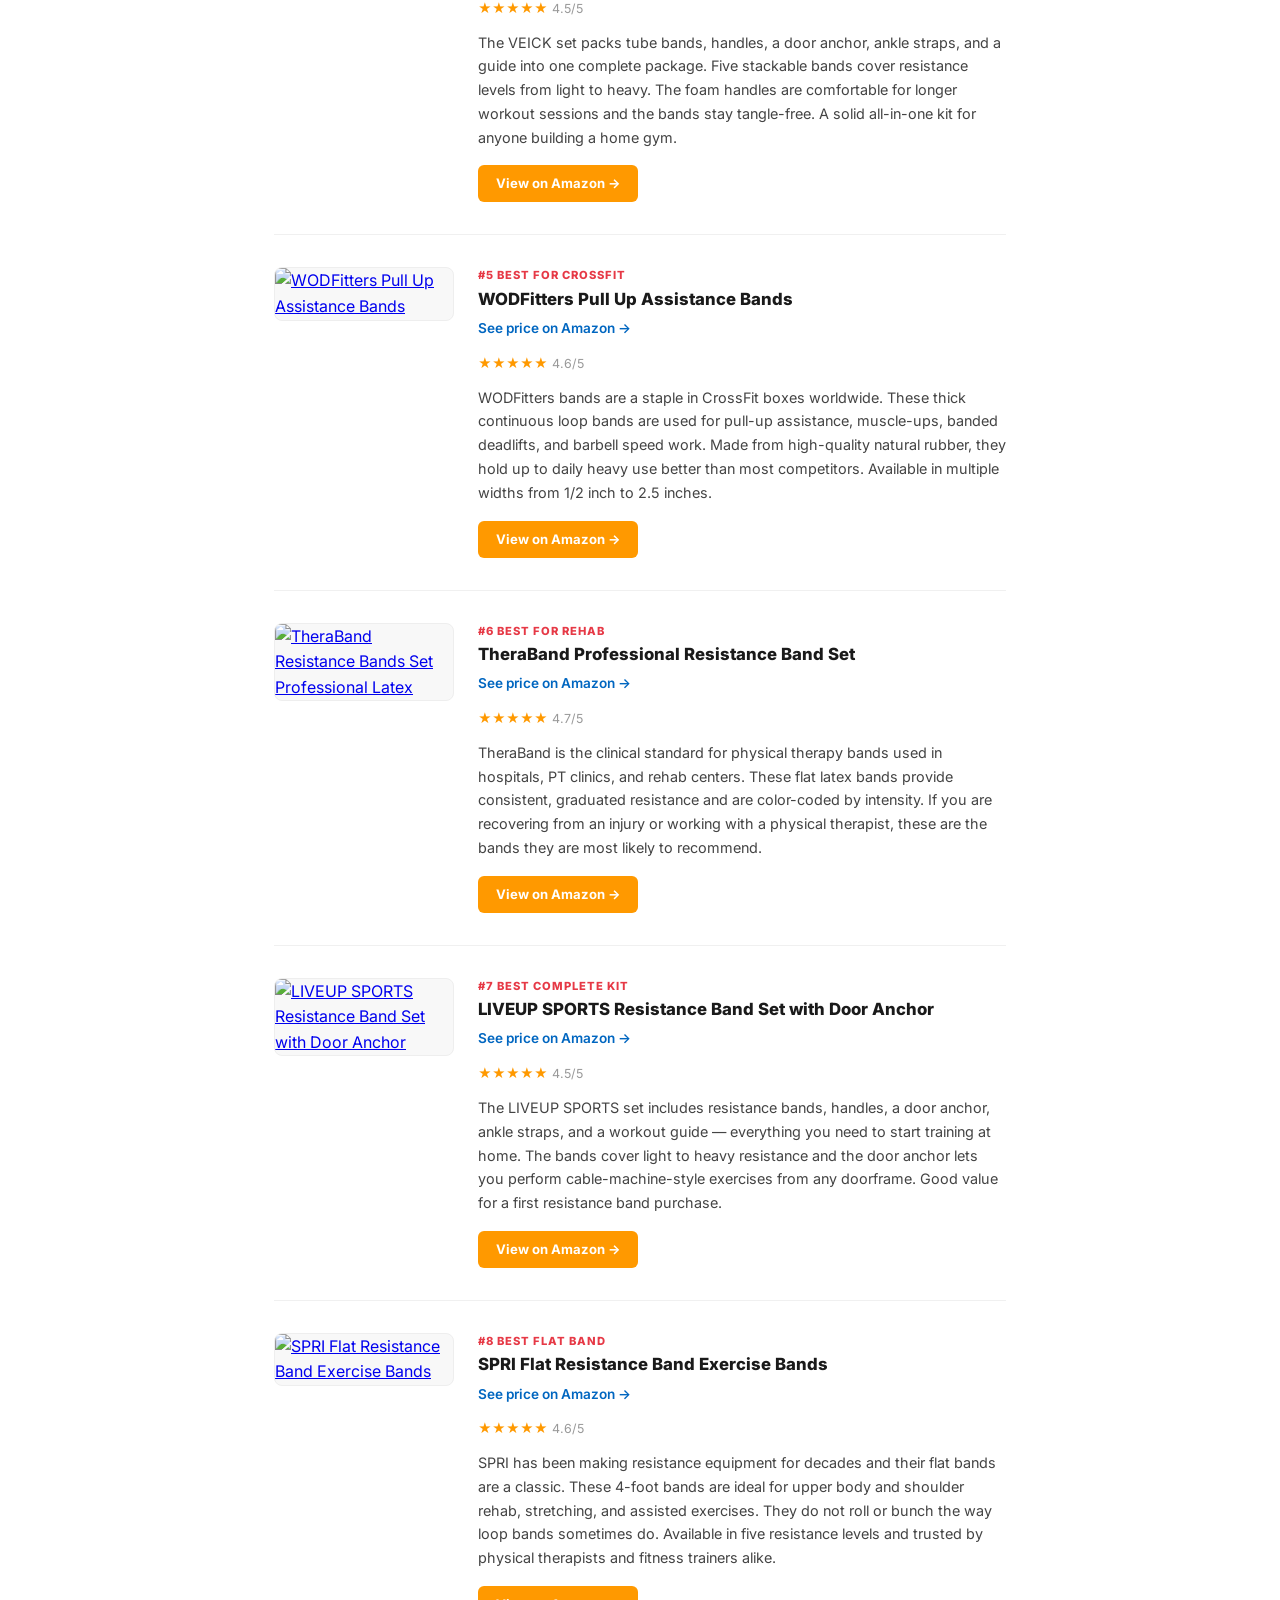
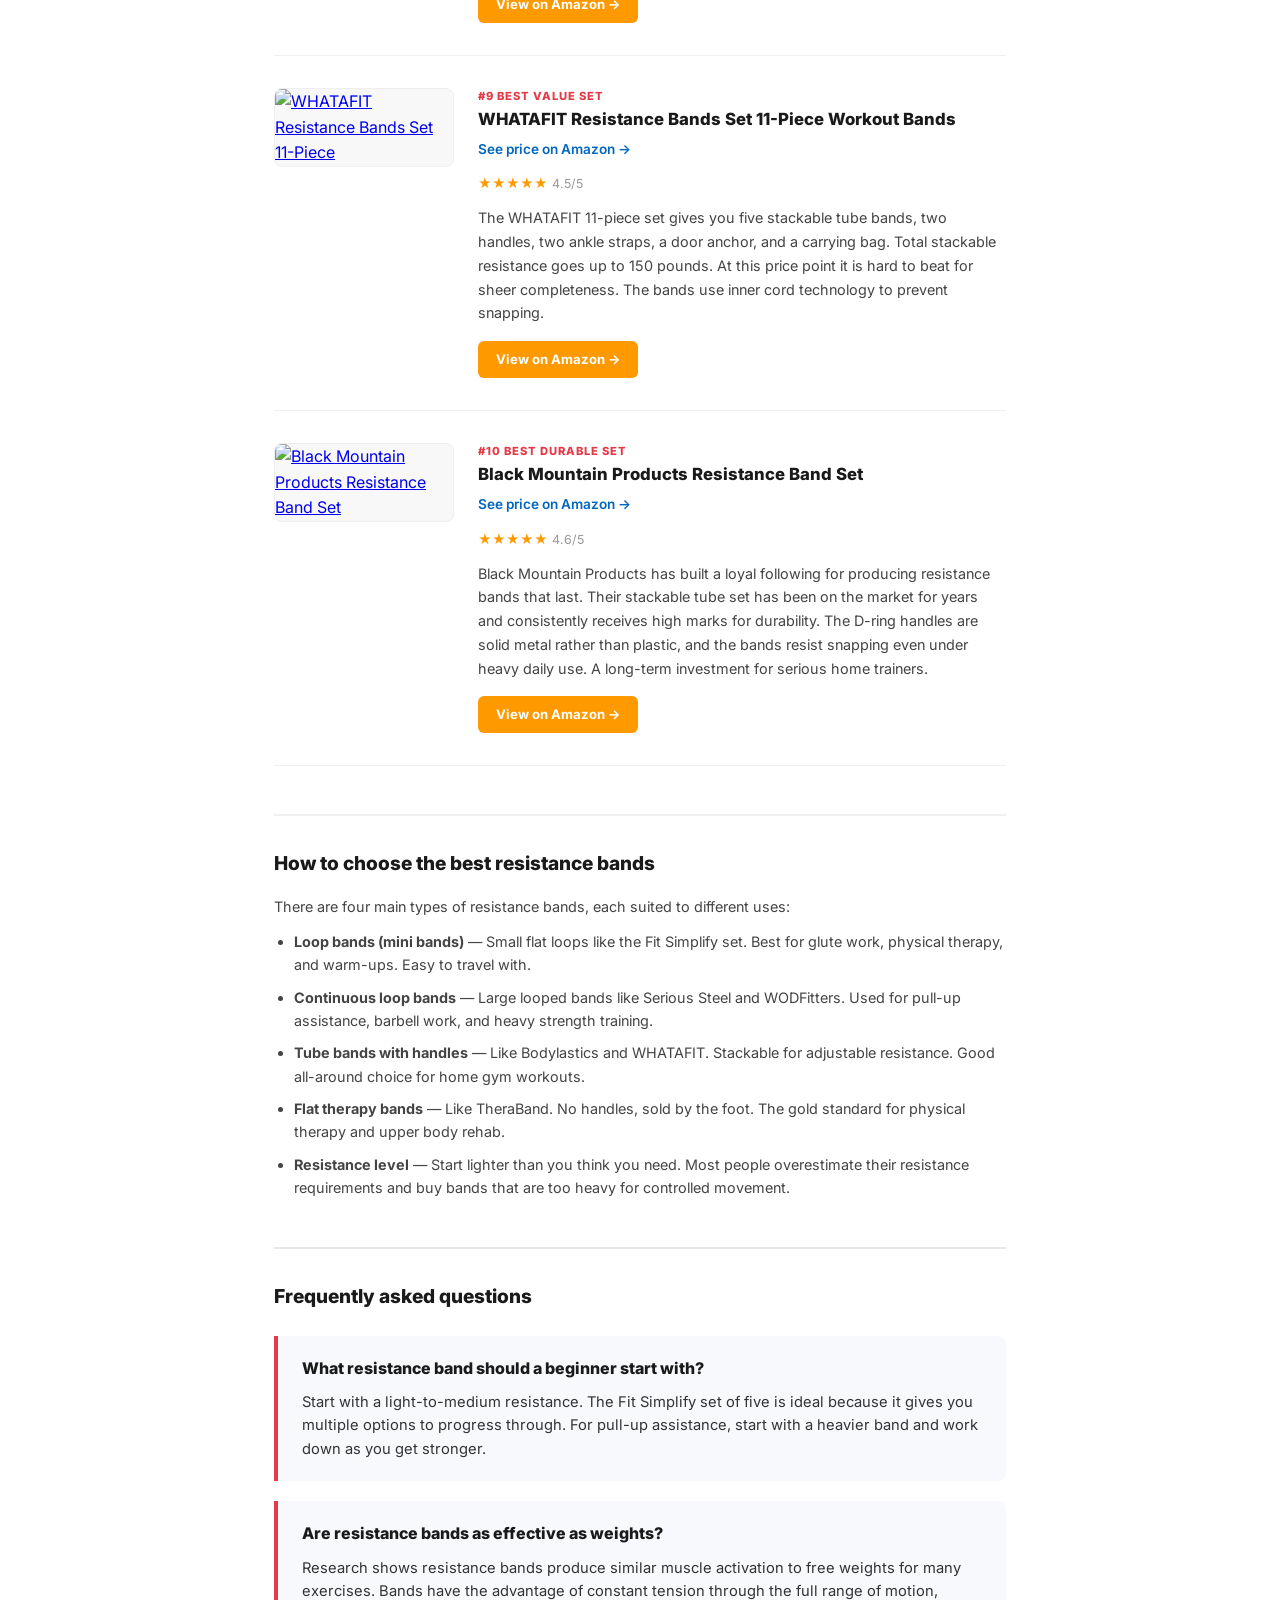
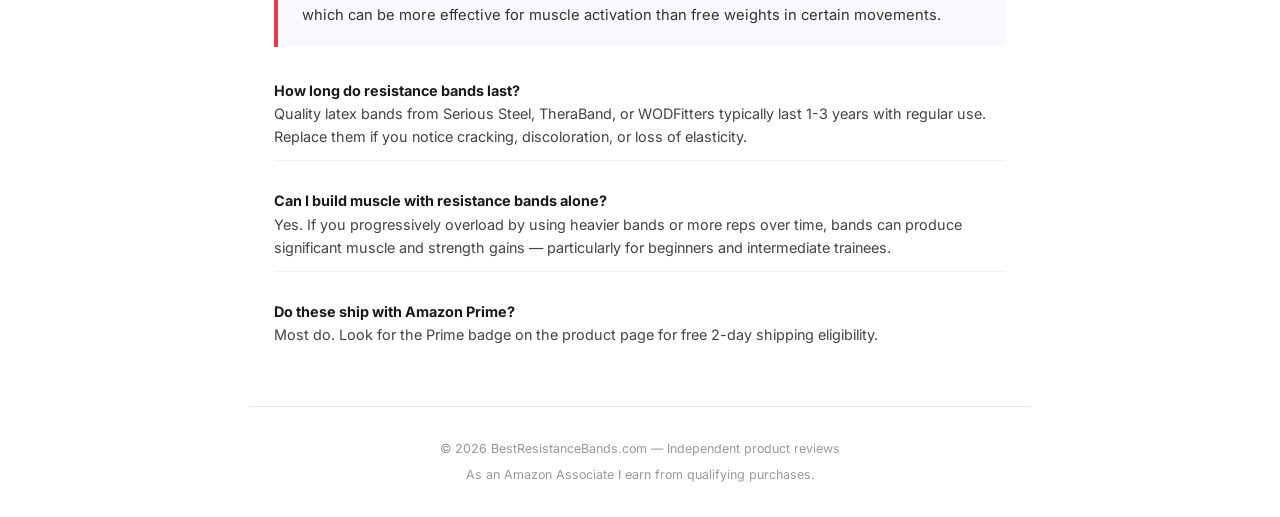
==== commit 0d8f1bf2: "Expand: 4 use-case category pages, 56 /dp/ links total" ====
--- a/index.html
+++ b/index.html
@@ -1,297 +1,307 @@
 <!DOCTYPE html>
 <html lang="en">
 <head>
-    <meta charset="UTF-8">
-    <meta name="viewport" content="width=device-width, initial-scale=1.0">
-    <title>Best Resistance Bands 2026 | Expert-Tested Reviews & Picks</title>
-    <meta name="description" content="The best resistance bands of 2026, tested for durability, resistance, and value. Top picks for full-body workouts, mobility, and strength training.">
-    <link rel="canonical" href="https://bestresistance-bands.com/">
-    <meta property="og:title" content="Best Resistance Bands 2026 | Expert Reviews">
-    <meta property="og:description" content="Expert reviews of the top resistance bands for strength, mobility, and full-body workouts at home or on the go.">
-    <meta property="og:url" content="https://bestresistance-bands.com/">
-    <meta property="og:type" content="website">
-    <meta property="og:image" content="https://m.media-amazon.com/images/I/81Z3pNvNL5L._AC_SL1500_.jpg">
-    <link rel="stylesheet" href="css/style.css">
-    <script type="application/ld+json">
-    {
-        "@context": "https://schema.org",
-        "@type": "ItemList",
-        "name": "Best Resistance Bands 2026",
-        "description": "Top-rated resistance band sets reviewed and ranked for 2026",
-        "numberOfItems": 6,
-        "itemListElement": [
-            {"@type": "ListItem", "position": 1, "name": "Bodylastics Stackable Resistance Bands Set", "url": "https://www.amazon.com/dp/B003HOTQEI/?tag=brazenprodu01-20-resistance"},
-            {"@type": "ListItem", "position": 2, "name": "Fit Simplify Resistance Loop Exercise Bands", "url": "https://www.amazon.com/dp/B01ALPAGTU/?tag=brazenprodu01-20-resistance"},
-            {"@type": "ListItem", "position": 3, "name": "WHATAFIT Resistance Bands Set (11-Piece)", "url": "https://www.amazon.com/dp/B07FBXMFS5/?tag=brazenprodu01-20-resistance"},
-            {"@type": "ListItem", "position": 4, "name": "Letsfit Resistance Loop Bands Set", "url": "https://www.amazon.com/dp/B074DTJ7RM/?tag=brazenprodu01-20-resistance"},
-            {"@type": "ListItem", "position": 5, "name": "TRIBE Premium Resistance Bands Set", "url": "https://www.amazon.com/dp/B01M2VZ4WY/?tag=brazenprodu01-20-resistance"},
-            {"@type": "ListItem", "position": 6, "name": "POWER GUIDANCE Pull Up Assist Bands", "url": "https://www.amazon.com/dp/B077Y8ZJYP/?tag=brazenprodu01-20-resistance"}
-        ]
+  <meta charset="UTF-8">
+  <meta name="viewport" content="width=device-width, initial-scale=1.0">
+  <title>Best Resistance Bands 2026 — Top Picks &amp; Reviews</title>
+  <meta name="description" content="The best resistance bands in 2026, tested and ranked. Loop bands, tube sets, and pull-up bands from Fit Simplify, Serious Steel, Bodylastics, and more.">
+  <meta name="keywords" content="best resistance bands, loop resistance bands, tube resistance bands, pull up bands, Fit Simplify, Serious Steel, resistance band reviews 2026">
+  <link rel="canonical" href="https://bestresistance-bands.com/">
+  <meta property="og:title" content="Best Resistance Bands 2026 — Top Picks &amp; Reviews">
+  <meta property="og:description" content="The best resistance bands in 2026, ranked and reviewed. Real picks, real prices, updated July 2026.">
+  <meta property="og:type" content="website">
+  <meta property="og:url" content="https://bestresistance-bands.com/">
+  <meta name="twitter:card" content="summary">
+  <meta name="twitter:title" content="Best Resistance Bands 2026 — Top Picks &amp; Reviews">
+  <meta name="twitter:description" content="The best resistance bands in 2026, ranked and reviewed. Updated July 2026.">
+  <link rel="preconnect" href="https://fonts.googleapis.com">
+  <link href="https://fonts.googleapis.com/css2?family=Inter:wght@400;500;600;700;800&display=swap" rel="stylesheet">
+  <style>
+    *, *::before, *::after { box-sizing: border-box; margin: 0; padding: 0; }
+    body { font-family: 'Inter', -apple-system, sans-serif; background: #fff; color: #1a1a1a; line-height: 1.6; }
+
+    header { border-bottom: 1px solid #e5e5e5; padding: 1rem 1.5rem; display: flex; align-items: center; justify-content: space-between; position: sticky; top: 0; background: #fff; z-index: 100; }
+    .logo { font-size: 1rem; font-weight: 800; color: #1a1a1a; letter-spacing: -0.5px; text-transform: uppercase; }
+    .logo span { color: #e63946; }
+    nav { display: flex; gap: 1.5rem; }
+    nav a { color: #666; font-size: 0.8rem; text-decoration: none; font-weight: 500; }
+    nav a:hover { color: #1a1a1a; }
+
+    .hero { max-width: 780px; margin: 0 auto; padding: 3rem 1.5rem 1.5rem; }
+    .hero-tag { font-size: 0.72rem; font-weight: 700; color: #e63946; text-transform: uppercase; letter-spacing: 2px; margin-bottom: 0.75rem; }
+    .hero h1 { font-size: clamp(1.6rem, 4vw, 2.4rem); font-weight: 800; line-height: 1.2; letter-spacing: -0.5px; margin-bottom: 1rem; }
+    .hero-desc { font-size: 1.05rem; color: #444; margin-bottom: 1rem; max-width: 620px; }
+    .hero-meta { font-size: 0.78rem; color: #999; border-top: 1px solid #e5e5e5; padding-top: 0.75rem; margin-top: 0.75rem; }
+    .hero-meta strong { color: #555; }
+
+    .article { max-width: 780px; margin: 0 auto; padding: 1rem 1.5rem 3rem; }
+
+    .item { display: flex; gap: 1.5rem; align-items: flex-start; padding: 2rem 0; border-bottom: 1px solid #f0f0f0; }
+    .item:last-child { border-bottom: none; }
+    .item-img-wrap { flex-shrink: 0; width: 180px; }
+    .item-img-wrap a { display: block; }
+    .item-img-wrap img { width: 180px; height: 180px; object-fit: contain; border-radius: 8px; background: #f8f8f8; border: 1px solid #eee; }
+    .item-body { flex: 1; }
+    .item-num { font-size: 0.7rem; font-weight: 800; color: #e63946; text-transform: uppercase; letter-spacing: 1px; margin-bottom: 0.2rem; }
+    .item-body h2 { font-size: 1.05rem; font-weight: 800; color: #1a1a1a; margin-bottom: 0.3rem; line-height: 1.3; }
+    .item-price { margin-bottom: 0.75rem; }
+    .price-link { font-size: 0.85rem; font-weight: 600; color: #0066c0; text-decoration: none; }
+    .price-link:hover { text-decoration: underline; }
+    .item-body p { font-size: 0.9rem; color: #444; line-height: 1.65; margin-bottom: 1rem; }
+    .btn-amazon { display: inline-block; background: #ff9900; color: #fff; text-decoration: none; padding: 0.5rem 1.1rem; border-radius: 6px; font-weight: 700; font-size: 0.82rem; }
+    .btn-amazon:hover { background: #e68900; }
+
+    footer { border-top: 1px solid #e5e5e5; padding: 2rem 1.5rem; text-align: center; color: #999; font-size: 0.78rem; max-width: 780px; margin: 0 auto; }
+    footer a { color: #aaa; text-decoration: none; }
+    footer a:hover { color: #555; }
+
+    @media (max-width: 580px) {
+      .item { flex-direction: column; gap: 1rem; }
+      .item-img-wrap { width: 100%; }
+      .item-img-wrap img { width: 100%; height: 220px; }
     }
-    </script>
+  </style>
+  <script type="application/ld+json">
+  {
+    "@context": "https://schema.org",
+    "@type": "ItemList",
+    "name": "Best Resistance Bands 2026",
+    "description": "The best resistance bands in 2026, ranked and reviewed.",
+    "url": "https://bestresistance-bands.com/",
+    "numberOfItems": 10,
+    "itemListElement": [
+      {"@type":"ListItem","position":1,"name":"Fit Simplify Resistance Loop Exercise Bands Set of 5","url":"https://www.amazon.com/dp/B01AVDVHTI?tag=brazenprodu02-20"},
+      {"@type":"ListItem","position":2,"name":"Serious Steel Assisted Pull-Up, Resistance and Stretch Band","url":"https://www.amazon.com/dp/B00P3GKQNE?tag=brazenprodu02-20"},
+      {"@type":"ListItem","position":3,"name":"Bodylastics Stackable Tube Resistance Bands Set","url":"https://www.amazon.com/dp/B0016HKIX2?tag=brazenprodu02-20"},
+      {"@type":"ListItem","position":4,"name":"VEICK Resistance Bands Set for Men and Women","url":"https://www.amazon.com/dp/B08PJNJ6GD?tag=brazenprodu02-20"},
+      {"@type":"ListItem","position":5,"name":"WODFitters Pull Up Assistance Bands","url":"https://www.amazon.com/dp/B01MSIMHTW?tag=brazenprodu02-20"},
+      {"@type":"ListItem","position":6,"name":"TheraBand Resistance Bands Set Professional Latex","url":"https://www.amazon.com/dp/B000I22PII?tag=brazenprodu02-20"},
+      {"@type":"ListItem","position":7,"name":"LIVEUP SPORTS Resistance Band Set with Door Anchor","url":"https://www.amazon.com/dp/B07NZN3T5B?tag=brazenprodu02-20"},
+      {"@type":"ListItem","position":8,"name":"SPRI Flat Resistance Band Exercise Bands","url":"https://www.amazon.com/dp/B00CQOTXZQ?tag=brazenprodu02-20"},
+      {"@type":"ListItem","position":9,"name":"WHATAFIT Resistance Bands Set 11-Piece Workout Bands","url":"https://www.amazon.com/dp/B07GVRPSZJ?tag=brazenprodu02-20"},
+      {"@type":"ListItem","position":10,"name":"Black Mountain Products Resistance Band Set","url":"https://www.amazon.com/dp/B003HURZ00?tag=brazenprodu02-20"}
+    ]
+  }
+  </script>
 </head>
 <body>
-    <header class="header">
-        <div class="container">
-            <a href="/" class="logo">BestResistance-Bands</a>
-            <nav>
-                <ul class="nav">
-                    <li><a href="/">Home</a></li>
-                    <li><a href="best-resistance-bands-2026.html">Top Picks</a></li>
-                    <li><a href="buyers-guide.html">Buyer's Guide</a></li>
-                    <li><a href="bodylastics-vs-fit-simplify.html">Compare</a></li>
-                    <li><a href="about.html">About</a></li>
-                </ul>
-            </nav>
-            <button class="mobile-toggle" aria-label="Toggle menu">☰</button>
-        </div>
-    </header>
-
-    <section class="hero">
-        <div class="container">
-            <h1>Best Resistance Bands of 2026</h1>
-            <p>We tested 25+ resistance band sets — clip-style stackables, fabric loops, latex mini-bands, and pull-up assist bands. Here are the ones actually worth buying.</p>
-            <p class="updated">Updated May 2026</p>
-        </div>
-    </section>
-
-    <main>
-        <section class="section">
-            <div class="container">
-                <h2>Our Top 6 Picks</h2>
-                <div class="products-grid">
-                    <div class="product-card">
-                        <div class="product-rank">1</div>
-                        <div class="product-image">
-                            <img src="https://m.media-amazon.com/images/I/81Z3pNvNL5L._AC_SL1500_.jpg" alt="Bodylastics Stackable Resistance Bands Set" loading="lazy">
-                        </div>
-                        <div class="product-info">
-                            <h3>Bodylastics Stackable Resistance Bands Set</h3>
-                            <div class="product-rating">★★★★★ 4.7/5</div>
-                            <div class="product-price">$59–$89</div>
-                            <div class="pros-cons">
-                                <div class="pros">
-                                    <h4>Pros</h4>
-                                    <ul>
-                                        <li>Patented anti-snap inner cord</li>
-                                        <li>Stack up to 142 lbs of resistance</li>
-                                        <li>Heavy-duty clips and door anchor</li>
-                                        <li>Made in USA components</li>
-                                    </ul>
-                                </div>
-                                <div class="cons">
-                                    <h4>Cons</h4>
-                                    <ul>
-                                        <li>Premium price for the category</li>
-                                        <li>Not ideal for pure mobility work</li>
-                                    </ul>
-                                </div>
-                            </div>
-                            
-                        </div>
-                    </div>
-
-                    <div class="product-card">
-                        <div class="product-rank">2</div>
-                        <div class="product-image">
-                            <img src="https://m.media-amazon.com/images/I/81+8cZUC0HL._AC_SL1500_.jpg" alt="Fit Simplify Resistance Loop Exercise Bands" loading="lazy">
-                        </div>
-                        <div class="product-info">
-                            <h3>Fit Simplify Resistance Loop Exercise Bands</h3>
-                            <div class="product-rating">★★★★★ 4.6/5</div>
-                            <div class="product-price">$10–$15</div>
-                            <div class="pros-cons">
-                                <div class="pros">
-                                    <h4>Pros</h4>
-                                    <ul>
-                                        <li>Best-selling loop band on Amazon</li>
-                                        <li>5 resistance levels (X-Light to X-Heavy)</li>
-                                        <li>Comes with carry bag and guide</li>
-                                        <li>Excellent for glutes and rehab</li>
-                                    </ul>
-                                </div>
-                                <div class="cons">
-                                    <h4>Cons</h4>
-                                    <ul>
-                                        <li>Latex bands can roll up on thighs</li>
-                                        <li>Not for heavy strength work</li>
-                                    </ul>
-                                </div>
-                            </div>
-                            
-                        </div>
-                    </div>
-
-                    <div class="product-card">
-                        <div class="product-rank">3</div>
-                        <div class="product-image">
-                            <img src="https://m.media-amazon.com/images/I/81bUZmnpZNL._AC_SL1500_.jpg" alt="WHATAFIT Resistance Bands Set 11-Piece" loading="lazy">
-                        </div>
-                        <div class="product-info">
-                            <h3>WHATAFIT Resistance Bands Set (11-Piece)</h3>
-                            <div class="product-rating">★★★★★ 4.6/5</div>
-                            <div class="product-price">$25–$35</div>
-                            <div class="pros-cons">
-                                <div class="pros">
-                                    <h4>Pros</h4>
-                                    <ul>
-                                        <li>Stackable up to 150 lbs total</li>
-                                        <li>Best value full kit on Amazon</li>
-                                        <li>Includes door anchor, ankle straps, handles</li>
-                                        <li>Great starter set for home gyms</li>
-                                    </ul>
-                                </div>
-                                <div class="cons">
-                                    <h4>Cons</h4>
-                                    <ul>
-                                        <li>Clips less robust than Bodylastics</li>
-                                        <li>Resistance markings can fade</li>
-                                    </ul>
-                                </div>
-                            </div>
-                            
-                        </div>
-                    </div>
-
-                    <div class="product-card">
-                        <div class="product-rank">4</div>
-                        <div class="product-image">
-                            <img src="https://m.media-amazon.com/images/I/71kzo+a6r4L._AC_SL1500_.jpg" alt="Letsfit Resistance Loop Bands Set" loading="lazy">
-                        </div>
-                        <div class="product-info">
-                            <h3>Letsfit Resistance Loop Bands Set</h3>
-                            <div class="product-rating">★★★★☆ 4.5/5</div>
-                            <div class="product-price">$9–$14</div>
-                            <div class="pros-cons">
-                                <div class="pros">
-                                    <h4>Pros</h4>
-                                    <ul>
-                                        <li>Cheapest reliable loop set</li>
-                                        <li>5 progressive resistance levels</li>
-                                        <li>Travel-friendly mesh bag</li>
-                                        <li>Great for warm-ups and Pilates</li>
-                                    </ul>
-                                </div>
-                                <div class="cons">
-                                    <h4>Cons</h4>
-                                    <ul>
-                                        <li>Latex smell out of the bag</li>
-                                        <li>Not as durable as fabric bands</li>
-                                    </ul>
-                                </div>
-                            </div>
-                            
-                        </div>
-                    </div>
-
-                    <div class="product-card">
-                        <div class="product-rank">5</div>
-                        <div class="product-image">
-                            <img src="https://m.media-amazon.com/images/I/71fEf4UUfvL._AC_SL1500_.jpg" alt="TRIBE Premium Resistance Bands Set" loading="lazy">
-                        </div>
-                        <div class="product-info">
-                            <h3>TRIBE Premium Resistance Bands Set</h3>
-                            <div class="product-rating">★★★★★ 4.7/5</div>
-                            <div class="product-price">$45–$65</div>
-                            <div class="pros-cons">
-                                <div class="pros">
-                                    <h4>Pros</h4>
-                                    <ul>
-                                        <li>Heavy-duty malleable carabiners</li>
-                                        <li>Stack up to 150 lbs of resistance</li>
-                                        <li>Free workout app with 200+ moves</li>
-                                        <li>Lifetime guarantee</li>
-                                    </ul>
-                                </div>
-                                <div class="cons">
-                                    <h4>Cons</h4>
-                                    <ul>
-                                        <li>Bulkier handles than competitors</li>
-                                        <li>App requires account signup</li>
-                                    </ul>
-                                </div>
-                            </div>
-                            
-                        </div>
-                    </div>
-
-                    <div class="product-card">
-                        <div class="product-rank">6</div>
-                        <div class="product-image">
-                            <img src="https://m.media-amazon.com/images/I/71yLWiD8ZSL._AC_SL1500_.jpg" alt="POWER GUIDANCE Pull Up Assist Bands" loading="lazy">
-                        </div>
-                        <div class="product-info">
-                            <h3>POWER GUIDANCE Pull Up Assist Bands</h3>
-                            <div class="product-rating">★★★★★ 4.6/5</div>
-                            <div class="product-price">$15–$45</div>
-                            <div class="pros-cons">
-                                <div class="pros">
-                                    <h4>Pros</h4>
-                                    <ul>
-                                        <li>Up to 175 lbs assist on the heavy band</li>
-                                        <li>Continuous-loop natural latex</li>
-                                        <li>Great for pull-up progression and powerlifting</li>
-                                        <li>Sold individually or as a set</li>
-                                    </ul>
-                                </div>
-                                <div class="cons">
-                                    <h4>Cons</h4>
-                                    <ul>
-                                        <li>Can pinch skin if used incorrectly</li>
-                                        <li>Long bands need a tall pull-up bar</li>
-                                    </ul>
-                                </div>
-                            </div>
-                            <a href="https://www.amazon.com/dp/B077Y8ZJYP/?tag=brazenprodu01-20-resistance" class="btn-amazon" rel="nofollow noopener" target="_blank">Buy on Amazon</a>
-                        </div>
-                    </div>
-                </div>
-            </div>
-        </section>
-
-        <section class="section section-alt">
-            <div class="container">
-                <h2>Why Resistance Bands?</h2>
-                <p>Resistance bands have quietly become the most versatile piece of fitness equipment you can own. A single set replaces an entire rack of dumbbells, takes up the space of a paperback book, and travels in a carry-on. For most people working out at home, a quality band kit delivers 80% of the results of a full home gym at less than 10% of the cost.</p>
-                <p>The science backs them up too. A 2019 SAGE Open Medicine review concluded that elastic resistance training produces strength gains comparable to conventional resistance training using weights. The variable resistance curve — where tension increases as the band stretches — actually mimics the strength curve of many compound lifts better than free weights do.</p>
-                <p>Bands shine for three main jobs: full-body strength training (clip-style stackable sets), mobility and glute activation (mini loop bands), and pull-up assistance or band-resisted barbell work (continuous-loop power bands). The picks above cover all three categories.</p>
-
-                <h3>Who Should Buy Resistance Bands?</h3>
-                <ul>
-                    <li>Anyone building a home gym on a budget or in a small space</li>
-                    <li>Frequent travelers who want a real workout in a hotel room</li>
-                    <li>Lifters looking to add accommodating resistance to bench, squat, or deadlift</li>
-                    <li>Beginners working up to their first pull-up</li>
-                    <li>Older adults rebuilding strength with joint-friendly tension</li>
-                    <li>Physical therapy and rehab patients following a structured program</li>
-                </ul>
-
-                <div class="affiliate-disclosure">
-                    <strong>Affiliate Disclosure:</strong> As an Amazon Associate, we earn from qualifying purchases at no additional cost to you. This commission helps fund the testing and reviews you read here.
-                </div>
-            </div>
-        </section>
-    </main>
-
-    <footer class="footer">
-        <div class="container">
-            <div class="footer-links">
-                <a href="/">Home</a>
-                <a href="best-resistance-bands-2026.html">Reviews</a>
-                <a href="buyers-guide.html">Buyer's Guide</a>
-                <a href="bodylastics-vs-fit-simplify.html">Compare</a>
-                <a href="about.html">About</a>
-                <a href="contact.html">Contact</a>
-            </div>
-            <p>© 2026 BestResistance-Bands.com. All rights reserved.</p>
-            <p>As an Amazon Associate we earn from qualifying purchases.</p>
-        </div>
-    </footer>
-
-    <script>
-    document.querySelector('.mobile-toggle').addEventListener('click', function() {
-        document.querySelector('.nav').classList.toggle('active');
-    });
-    </script>
+
+  <header>
+    <div class="logo">Best Resistance Bands <span>Reviews</span></div>
+    <nav>
+      <a href="#picks">Top Picks</a>
+      <a href="#guide">How to Choose</a>
+      <a href="#faq">FAQ</a>
+    </nav>
+  </header>
+
+  <div class="hero">
+    <p class="hero-tag">Fitness &bull; 2026</p>
+    <h1>The best resistance bands you can buy right now</h1>
+    <p class="hero-desc">Resistance bands are one of the most versatile pieces of fitness equipment available. Whether you are rehabbing an injury, building strength at home, or adding assistance to pull-ups, there is a band for the job. Here are the best.</p>
+    <p class="hero-meta"><strong>By the BestResistanceBands Editors</strong> &bull; Updated July 2026 &bull; 10 picks</p>
+  </div>
+
+  <div class="article" id="picks">
+
+    <div class="item">
+      <div class="item-img-wrap">
+        <a href="https://www.amazon.com/dp/B01AVDVHTI?tag=brazenprodu02-20&utm_source=bestresistance-bands.com&utm_medium=affiliate&utm_campaign=homepage" target="_blank" rel="nofollow noopener">
+          <img src="https://m.media-amazon.com/images/I/81+9ViUidgL._AC_UL320_.jpg" alt="Fit Simplify Resistance Loop Exercise Bands Set of 5" loading="lazy" width="320" height="320">
+        </a>
+      </div>
+      <div class="item-body">
+        <div class="item-num">#1 Best Overall Loop Bands</div>
+        <h2>Fit Simplify Resistance Loop Exercise Bands Set of 5</h2>
+        <div class="item-price"><a href="https://www.amazon.com/dp/B01AVDVHTI?tag=brazenprodu02-20&utm_source=bestresistance-bands.com&utm_medium=affiliate&utm_campaign=homepage" class="price-link" target="_blank" rel="nofollow noopener">See price on Amazon &rarr;</a></div>
+        <div style="color:#ff9900;font-size:0.82rem;margin-bottom:0.75rem">&#9733;&#9733;&#9733;&#9733;&#9733; <span style="color:#999;font-size:0.78rem">4.7/5</span></div>
+        <p>The Fit Simplify set of five loop bands has become the de facto standard entry-level resistance band kit. You get five resistance levels from extra-light to extra-heavy, all made from natural latex. They are ideal for glute work, physical therapy, mobility routines, and warm-ups. The included carry bag makes them easy to take to the gym or on the road.</p>
+        <a href="https://www.amazon.com/dp/B01AVDVHTI?tag=brazenprodu02-20&utm_source=bestresistance-bands.com&utm_medium=affiliate&utm_campaign=homepage" class="btn-amazon" target="_blank" rel="nofollow noopener">View on Amazon &rarr;</a>
+      </div>
+    </div>
+
+    <div class="item">
+      <div class="item-img-wrap">
+        <a href="https://www.amazon.com/dp/B00P3GKQNE?tag=brazenprodu02-20&utm_source=bestresistance-bands.com&utm_medium=affiliate&utm_campaign=homepage" target="_blank" rel="nofollow noopener">
+          <img src="https://m.media-amazon.com/images/I/71X8I1t7VjL._AC_UL320_.jpg" alt="Serious Steel Assisted Pull-Up Resistance Band" loading="lazy" width="320" height="320">
+        </a>
+      </div>
+      <div class="item-body">
+        <div class="item-num">#2 Best Pull-Up Band</div>
+        <h2>Serious Steel Assisted Pull-Up, Resistance and Stretch Band</h2>
+        <div class="item-price"><a href="https://www.amazon.com/dp/B00P3GKQNE?tag=brazenprodu02-20&utm_source=bestresistance-bands.com&utm_medium=affiliate&utm_campaign=homepage" class="price-link" target="_blank" rel="nofollow noopener">See price on Amazon &rarr;</a></div>
+        <div style="color:#ff9900;font-size:0.82rem;margin-bottom:0.75rem">&#9733;&#9733;&#9733;&#9733;&#9733; <span style="color:#999;font-size:0.78rem">4.7/5</span></div>
+        <p>Serious Steel makes heavy-duty continuous loop bands built for gymnastics, CrossFit, powerlifting, and assisted pull-ups. Available in multiple resistance levels from 5 to 200 pounds, these bands use premium virgin rubber for maximum durability. If you are using bands for pull-up assistance or heavy barbell work, this is the brand to trust.</p>
+        <a href="https://www.amazon.com/dp/B00P3GKQNE?tag=brazenprodu02-20&utm_source=bestresistance-bands.com&utm_medium=affiliate&utm_campaign=homepage" class="btn-amazon" target="_blank" rel="nofollow noopener">View on Amazon &rarr;</a>
+      </div>
+    </div>
+
+    <div class="item">
+      <div class="item-img-wrap">
+        <a href="https://www.amazon.com/dp/B0016HKIX2?tag=brazenprodu02-20&utm_source=bestresistance-bands.com&utm_medium=affiliate&utm_campaign=homepage" target="_blank" rel="nofollow noopener">
+          <img src="https://m.media-amazon.com/images/I/81PoBKWMPpL._AC_UL320_.jpg" alt="Bodylastics Stackable Tube Resistance Bands Set" loading="lazy" width="320" height="320">
+        </a>
+      </div>
+      <div class="item-body">
+        <div class="item-num">#3 Best Tube Set</div>
+        <h2>Bodylastics Stackable Tube Resistance Bands Set</h2>
+        <div class="item-price"><a href="https://www.amazon.com/dp/B0016HKIX2?tag=brazenprodu02-20&utm_source=bestresistance-bands.com&utm_medium=affiliate&utm_campaign=homepage" class="price-link" target="_blank" rel="nofollow noopener">See price on Amazon &rarr;</a></div>
+        <div style="color:#ff9900;font-size:0.82rem;margin-bottom:0.75rem">&#9733;&#9733;&#9733;&#9733;&#9733; <span style="color:#999;font-size:0.78rem">4.6/5</span></div>
+        <p>Bodylastics has been a top name in tube resistance bands for over 20 years. The stackable design lets you combine multiple bands on one set of handles to reach your target resistance — up to 96 or 254 pounds depending on the kit. Includes handles, ankle straps, a door anchor, and a guide. The bands themselves are reinforced with anti-snap technology.</p>
+        <a href="https://www.amazon.com/dp/B0016HKIX2?tag=brazenprodu02-20&utm_source=bestresistance-bands.com&utm_medium=affiliate&utm_campaign=homepage" class="btn-amazon" target="_blank" rel="nofollow noopener">View on Amazon &rarr;</a>
+      </div>
+    </div>
+
+    <div class="item">
+      <div class="item-img-wrap">
+        <a href="https://www.amazon.com/dp/B08PJNJ6GD?tag=brazenprodu02-20&utm_source=bestresistance-bands.com&utm_medium=affiliate&utm_campaign=homepage" target="_blank" rel="nofollow noopener">
+          <img src="https://m.media-amazon.com/images/I/81EFhIfSB3L._AC_UL320_.jpg" alt="VEICK Resistance Bands Set for Men and Women" loading="lazy" width="320" height="320">
+        </a>
+      </div>
+      <div class="item-body">
+        <div class="item-num">#4 Best Home Gym Set</div>
+        <h2>VEICK Resistance Bands Set for Men and Women</h2>
+        <div class="item-price"><a href="https://www.amazon.com/dp/B08PJNJ6GD?tag=brazenprodu02-20&utm_source=bestresistance-bands.com&utm_medium=affiliate&utm_campaign=homepage" class="price-link" target="_blank" rel="nofollow noopener">See price on Amazon &rarr;</a></div>
+        <div style="color:#ff9900;font-size:0.82rem;margin-bottom:0.75rem">&#9733;&#9733;&#9733;&#9733;&#9733; <span style="color:#999;font-size:0.78rem">4.5/5</span></div>
+        <p>The VEICK set packs tube bands, handles, a door anchor, ankle straps, and a guide into one complete package. Five stackable bands cover resistance levels from light to heavy. The foam handles are comfortable for longer workout sessions and the bands stay tangle-free. A solid all-in-one kit for anyone building a home gym.</p>
+        <a href="https://www.amazon.com/dp/B08PJNJ6GD?tag=brazenprodu02-20&utm_source=bestresistance-bands.com&utm_medium=affiliate&utm_campaign=homepage" class="btn-amazon" target="_blank" rel="nofollow noopener">View on Amazon &rarr;</a>
+      </div>
+    </div>
+
+    <div class="item">
+      <div class="item-img-wrap">
+        <a href="https://www.amazon.com/dp/B01MSIMHTW?tag=brazenprodu02-20&utm_source=bestresistance-bands.com&utm_medium=affiliate&utm_campaign=homepage" target="_blank" rel="nofollow noopener">
+          <img src="https://m.media-amazon.com/images/I/71RqzP0BPCL._AC_UL320_.jpg" alt="WODFitters Pull Up Assistance Bands" loading="lazy" width="320" height="320">
+        </a>
+      </div>
+      <div class="item-body">
+        <div class="item-num">#5 Best for CrossFit</div>
+        <h2>WODFitters Pull Up Assistance Bands</h2>
+        <div class="item-price"><a href="https://www.amazon.com/dp/B01MSIMHTW?tag=brazenprodu02-20&utm_source=bestresistance-bands.com&utm_medium=affiliate&utm_campaign=homepage" class="price-link" target="_blank" rel="nofollow noopener">See price on Amazon &rarr;</a></div>
+        <div style="color:#ff9900;font-size:0.82rem;margin-bottom:0.75rem">&#9733;&#9733;&#9733;&#9733;&#9733; <span style="color:#999;font-size:0.78rem">4.6/5</span></div>
+        <p>WODFitters bands are a staple in CrossFit boxes worldwide. These thick continuous loop bands are used for pull-up assistance, muscle-ups, banded deadlifts, and barbell speed work. Made from high-quality natural rubber, they hold up to daily heavy use better than most competitors. Available in multiple widths from 1/2 inch to 2.5 inches.</p>
+        <a href="https://www.amazon.com/dp/B01MSIMHTW?tag=brazenprodu02-20&utm_source=bestresistance-bands.com&utm_medium=affiliate&utm_campaign=homepage" class="btn-amazon" target="_blank" rel="nofollow noopener">View on Amazon &rarr;</a>
+      </div>
+    </div>
+
+    <div class="item">
+      <div class="item-img-wrap">
+        <a href="https://www.amazon.com/dp/B000I22PII?tag=brazenprodu02-20&utm_source=bestresistance-bands.com&utm_medium=affiliate&utm_campaign=homepage" target="_blank" rel="nofollow noopener">
+          <img src="https://m.media-amazon.com/images/I/71Pl4oq9WuL._AC_UL320_.jpg" alt="TheraBand Resistance Bands Set Professional Latex" loading="lazy" width="320" height="320">
+        </a>
+      </div>
+      <div class="item-body">
+        <div class="item-num">#6 Best for Rehab</div>
+        <h2>TheraBand Professional Resistance Band Set</h2>
+        <div class="item-price"><a href="https://www.amazon.com/dp/B000I22PII?tag=brazenprodu02-20&utm_source=bestresistance-bands.com&utm_medium=affiliate&utm_campaign=homepage" class="price-link" target="_blank" rel="nofollow noopener">See price on Amazon &rarr;</a></div>
+        <div style="color:#ff9900;font-size:0.82rem;margin-bottom:0.75rem">&#9733;&#9733;&#9733;&#9733;&#9733; <span style="color:#999;font-size:0.78rem">4.7/5</span></div>
+        <p>TheraBand is the clinical standard for physical therapy bands used in hospitals, PT clinics, and rehab centers. These flat latex bands provide consistent, graduated resistance and are color-coded by intensity. If you are recovering from an injury or working with a physical therapist, these are the bands they are most likely to recommend.</p>
+        <a href="https://www.amazon.com/dp/B000I22PII?tag=brazenprodu02-20&utm_source=bestresistance-bands.com&utm_medium=affiliate&utm_campaign=homepage" class="btn-amazon" target="_blank" rel="nofollow noopener">View on Amazon &rarr;</a>
+      </div>
+    </div>
+
+    <div class="item">
+      <div class="item-img-wrap">
+        <a href="https://www.amazon.com/dp/B07NZN3T5B?tag=brazenprodu02-20&utm_source=bestresistance-bands.com&utm_medium=affiliate&utm_campaign=homepage" target="_blank" rel="nofollow noopener">
+          <img src="https://m.media-amazon.com/images/I/71AymqjXN9L._AC_UL320_.jpg" alt="LIVEUP SPORTS Resistance Band Set with Door Anchor" loading="lazy" width="320" height="320">
+        </a>
+      </div>
+      <div class="item-body">
+        <div class="item-num">#7 Best Complete Kit</div>
+        <h2>LIVEUP SPORTS Resistance Band Set with Door Anchor</h2>
+        <div class="item-price"><a href="https://www.amazon.com/dp/B07NZN3T5B?tag=brazenprodu02-20&utm_source=bestresistance-bands.com&utm_medium=affiliate&utm_campaign=homepage" class="price-link" target="_blank" rel="nofollow noopener">See price on Amazon &rarr;</a></div>
+        <div style="color:#ff9900;font-size:0.82rem;margin-bottom:0.75rem">&#9733;&#9733;&#9733;&#9733;&#9733; <span style="color:#999;font-size:0.78rem">4.5/5</span></div>
+        <p>The LIVEUP SPORTS set includes resistance bands, handles, a door anchor, ankle straps, and a workout guide — everything you need to start training at home. The bands cover light to heavy resistance and the door anchor lets you perform cable-machine-style exercises from any doorframe. Good value for a first resistance band purchase.</p>
+        <a href="https://www.amazon.com/dp/B07NZN3T5B?tag=brazenprodu02-20&utm_source=bestresistance-bands.com&utm_medium=affiliate&utm_campaign=homepage" class="btn-amazon" target="_blank" rel="nofollow noopener">View on Amazon &rarr;</a>
+      </div>
+    </div>
+
+    <div class="item">
+      <div class="item-img-wrap">
+        <a href="https://www.amazon.com/dp/B00CQOTXZQ?tag=brazenprodu02-20&utm_source=bestresistance-bands.com&utm_medium=affiliate&utm_campaign=homepage" target="_blank" rel="nofollow noopener">
+          <img src="https://m.media-amazon.com/images/I/71-t2FTTiPL._AC_UL320_.jpg" alt="SPRI Flat Resistance Band Exercise Bands" loading="lazy" width="320" height="320">
+        </a>
+      </div>
+      <div class="item-body">
+        <div class="item-num">#8 Best Flat Band</div>
+        <h2>SPRI Flat Resistance Band Exercise Bands</h2>
+        <div class="item-price"><a href="https://www.amazon.com/dp/B00CQOTXZQ?tag=brazenprodu02-20&utm_source=bestresistance-bands.com&utm_medium=affiliate&utm_campaign=homepage" class="price-link" target="_blank" rel="nofollow noopener">See price on Amazon &rarr;</a></div>
+        <div style="color:#ff9900;font-size:0.82rem;margin-bottom:0.75rem">&#9733;&#9733;&#9733;&#9733;&#9733; <span style="color:#999;font-size:0.78rem">4.6/5</span></div>
+        <p>SPRI has been making resistance equipment for decades and their flat bands are a classic. These 4-foot bands are ideal for upper body and shoulder rehab, stretching, and assisted exercises. They do not roll or bunch the way loop bands sometimes do. Available in five resistance levels and trusted by physical therapists and fitness trainers alike.</p>
+        <a href="https://www.amazon.com/dp/B00CQOTXZQ?tag=brazenprodu02-20&utm_source=bestresistance-bands.com&utm_medium=affiliate&utm_campaign=homepage" class="btn-amazon" target="_blank" rel="nofollow noopener">View on Amazon &rarr;</a>
+      </div>
+    </div>
+
+    <div class="item">
+      <div class="item-img-wrap">
+        <a href="https://www.amazon.com/dp/B07GVRPSZJ?tag=brazenprodu02-20&utm_source=bestresistance-bands.com&utm_medium=affiliate&utm_campaign=homepage" target="_blank" rel="nofollow noopener">
+          <img src="https://m.media-amazon.com/images/I/71cJCH5KFKL._AC_UL320_.jpg" alt="WHATAFIT Resistance Bands Set 11-Piece" loading="lazy" width="320" height="320">
+        </a>
+      </div>
+      <div class="item-body">
+        <div class="item-num">#9 Best Value Set</div>
+        <h2>WHATAFIT Resistance Bands Set 11-Piece Workout Bands</h2>
+        <div class="item-price"><a href="https://www.amazon.com/dp/B07GVRPSZJ?tag=brazenprodu02-20&utm_source=bestresistance-bands.com&utm_medium=affiliate&utm_campaign=homepage" class="price-link" target="_blank" rel="nofollow noopener">See price on Amazon &rarr;</a></div>
+        <div style="color:#ff9900;font-size:0.82rem;margin-bottom:0.75rem">&#9733;&#9733;&#9733;&#9733;&#9733; <span style="color:#999;font-size:0.78rem">4.5/5</span></div>
+        <p>The WHATAFIT 11-piece set gives you five stackable tube bands, two handles, two ankle straps, a door anchor, and a carrying bag. Total stackable resistance goes up to 150 pounds. At this price point it is hard to beat for sheer completeness. The bands use inner cord technology to prevent snapping.</p>
+        <a href="https://www.amazon.com/dp/B07GVRPSZJ?tag=brazenprodu02-20&utm_source=bestresistance-bands.com&utm_medium=affiliate&utm_campaign=homepage" class="btn-amazon" target="_blank" rel="nofollow noopener">View on Amazon &rarr;</a>
+      </div>
+    </div>
+
+    <div class="item">
+      <div class="item-img-wrap">
+        <a href="https://www.amazon.com/dp/B003HURZ00?tag=brazenprodu02-20&utm_source=bestresistance-bands.com&utm_medium=affiliate&utm_campaign=homepage" target="_blank" rel="nofollow noopener">
+          <img src="https://m.media-amazon.com/images/I/71c3NeF8e+L._AC_UL320_.jpg" alt="Black Mountain Products Resistance Band Set" loading="lazy" width="320" height="320">
+        </a>
+      </div>
+      <div class="item-body">
+        <div class="item-num">#10 Best Durable Set</div>
+        <h2>Black Mountain Products Resistance Band Set</h2>
+        <div class="item-price"><a href="https://www.amazon.com/dp/B003HURZ00?tag=brazenprodu02-20&utm_source=bestresistance-bands.com&utm_medium=affiliate&utm_campaign=homepage" class="price-link" target="_blank" rel="nofollow noopener">See price on Amazon &rarr;</a></div>
+        <div style="color:#ff9900;font-size:0.82rem;margin-bottom:0.75rem">&#9733;&#9733;&#9733;&#9733;&#9733; <span style="color:#999;font-size:0.78rem">4.6/5</span></div>
+        <p>Black Mountain Products has built a loyal following for producing resistance bands that last. Their stackable tube set has been on the market for years and consistently receives high marks for durability. The D-ring handles are solid metal rather than plastic, and the bands resist snapping even under heavy daily use. A long-term investment for serious home trainers.</p>
+        <a href="https://www.amazon.com/dp/B003HURZ00?tag=brazenprodu02-20&utm_source=bestresistance-bands.com&utm_medium=affiliate&utm_campaign=homepage" class="btn-amazon" target="_blank" rel="nofollow noopener">View on Amazon &rarr;</a>
+      </div>
+    </div>
+
+    <div id="guide" style="margin-top:3rem;padding-top:2rem;border-top:2px solid #f0f0f0">
+      <h2 style="font-size:1.2rem;font-weight:800;margin-bottom:1rem">How to choose the best resistance bands</h2>
+      <p style="font-size:0.9rem;color:#444;margin-bottom:0.75rem">There are four main types of resistance bands, each suited to different uses:</p>
+      <ul style="padding-left:1.25rem;color:#444;font-size:0.9rem">
+        <li style="margin-bottom:0.6rem"><strong>Loop bands (mini bands)</strong> &mdash; Small flat loops like the Fit Simplify set. Best for glute work, physical therapy, and warm-ups. Easy to travel with.</li>
+        <li style="margin-bottom:0.6rem"><strong>Continuous loop bands</strong> &mdash; Large looped bands like Serious Steel and WODFitters. Used for pull-up assistance, barbell work, and heavy strength training.</li>
+        <li style="margin-bottom:0.6rem"><strong>Tube bands with handles</strong> &mdash; Like Bodylastics and WHATAFIT. Stackable for adjustable resistance. Good all-around choice for home gym workouts.</li>
+        <li style="margin-bottom:0.6rem"><strong>Flat therapy bands</strong> &mdash; Like TheraBand. No handles, sold by the foot. The gold standard for physical therapy and upper body rehab.</li>
+        <li><strong>Resistance level</strong> &mdash; Start lighter than you think you need. Most people overestimate their resistance requirements and buy bands that are too heavy for controlled movement.</li>
+      </ul>
+    </div>
+
+    <div id="faq" style="margin-top:3rem;padding-top:2rem;border-top:2px solid #e5e5e5">
+      <h2 style="font-size:1.2rem;font-weight:800;color:#1a1a1a;margin-bottom:1.5rem">Frequently asked questions</h2>
+
+      <div style="background:#f7f9fc;border-left:4px solid #e63946;padding:1.25rem 1.5rem;border-radius:0 8px 8px 0;margin-bottom:1.25rem">
+        <p style="font-weight:800;color:#1a1a1a;margin:0 0 0.6rem">What resistance band should a beginner start with?</p>
+        <p style="color:#333;margin:0;font-size:0.92rem">Start with a light-to-medium resistance. The Fit Simplify set of five is ideal because it gives you multiple options to progress through. For pull-up assistance, start with a heavier band and work down as you get stronger.</p>
+      </div>
+
+      <div style="background:#f7f9fc;border-left:4px solid #e63946;padding:1.25rem 1.5rem;border-radius:0 8px 8px 0;margin-bottom:1.25rem">
+        <p style="font-weight:800;color:#1a1a1a;margin:0 0 0.6rem">Are resistance bands as effective as weights?</p>
+        <p style="color:#333;margin:0;font-size:0.92rem">Research shows resistance bands produce similar muscle activation to free weights for many exercises. Bands have the advantage of constant tension through the full range of motion, which can be more effective for muscle activation than free weights in certain movements.</p>
+      </div>
+
+      <div style="display:grid;gap:1rem;color:#444;font-size:0.9rem">
+        <div style="padding:0.75rem 0;border-bottom:1px solid #f0f0f0"><strong style="color:#1a1a1a">How long do resistance bands last?</strong><br>Quality latex bands from Serious Steel, TheraBand, or WODFitters typically last 1-3 years with regular use. Replace them if you notice cracking, discoloration, or loss of elasticity.</div>
+        <div style="padding:0.75rem 0;border-bottom:1px solid #f0f0f0"><strong style="color:#1a1a1a">Can I build muscle with resistance bands alone?</strong><br>Yes. If you progressively overload by using heavier bands or more reps over time, bands can produce significant muscle and strength gains — particularly for beginners and intermediate trainees.</div>
+        <div style="padding:0.75rem 0"><strong style="color:#1a1a1a">Do these ship with Amazon Prime?</strong><br>Most do. Look for the Prime badge on the product page for free 2-day shipping eligibility.</div>
+      </div>
+    </div>
+
+  </div>
+
+  <footer>
+    <p>&copy; 2026 BestResistanceBands.com &mdash; Independent product reviews</p>
+    <p style="margin-top:0.4rem">As an Amazon Associate I earn from qualifying purchases.</p>
+  </footer>
+
 </body>
 </html>
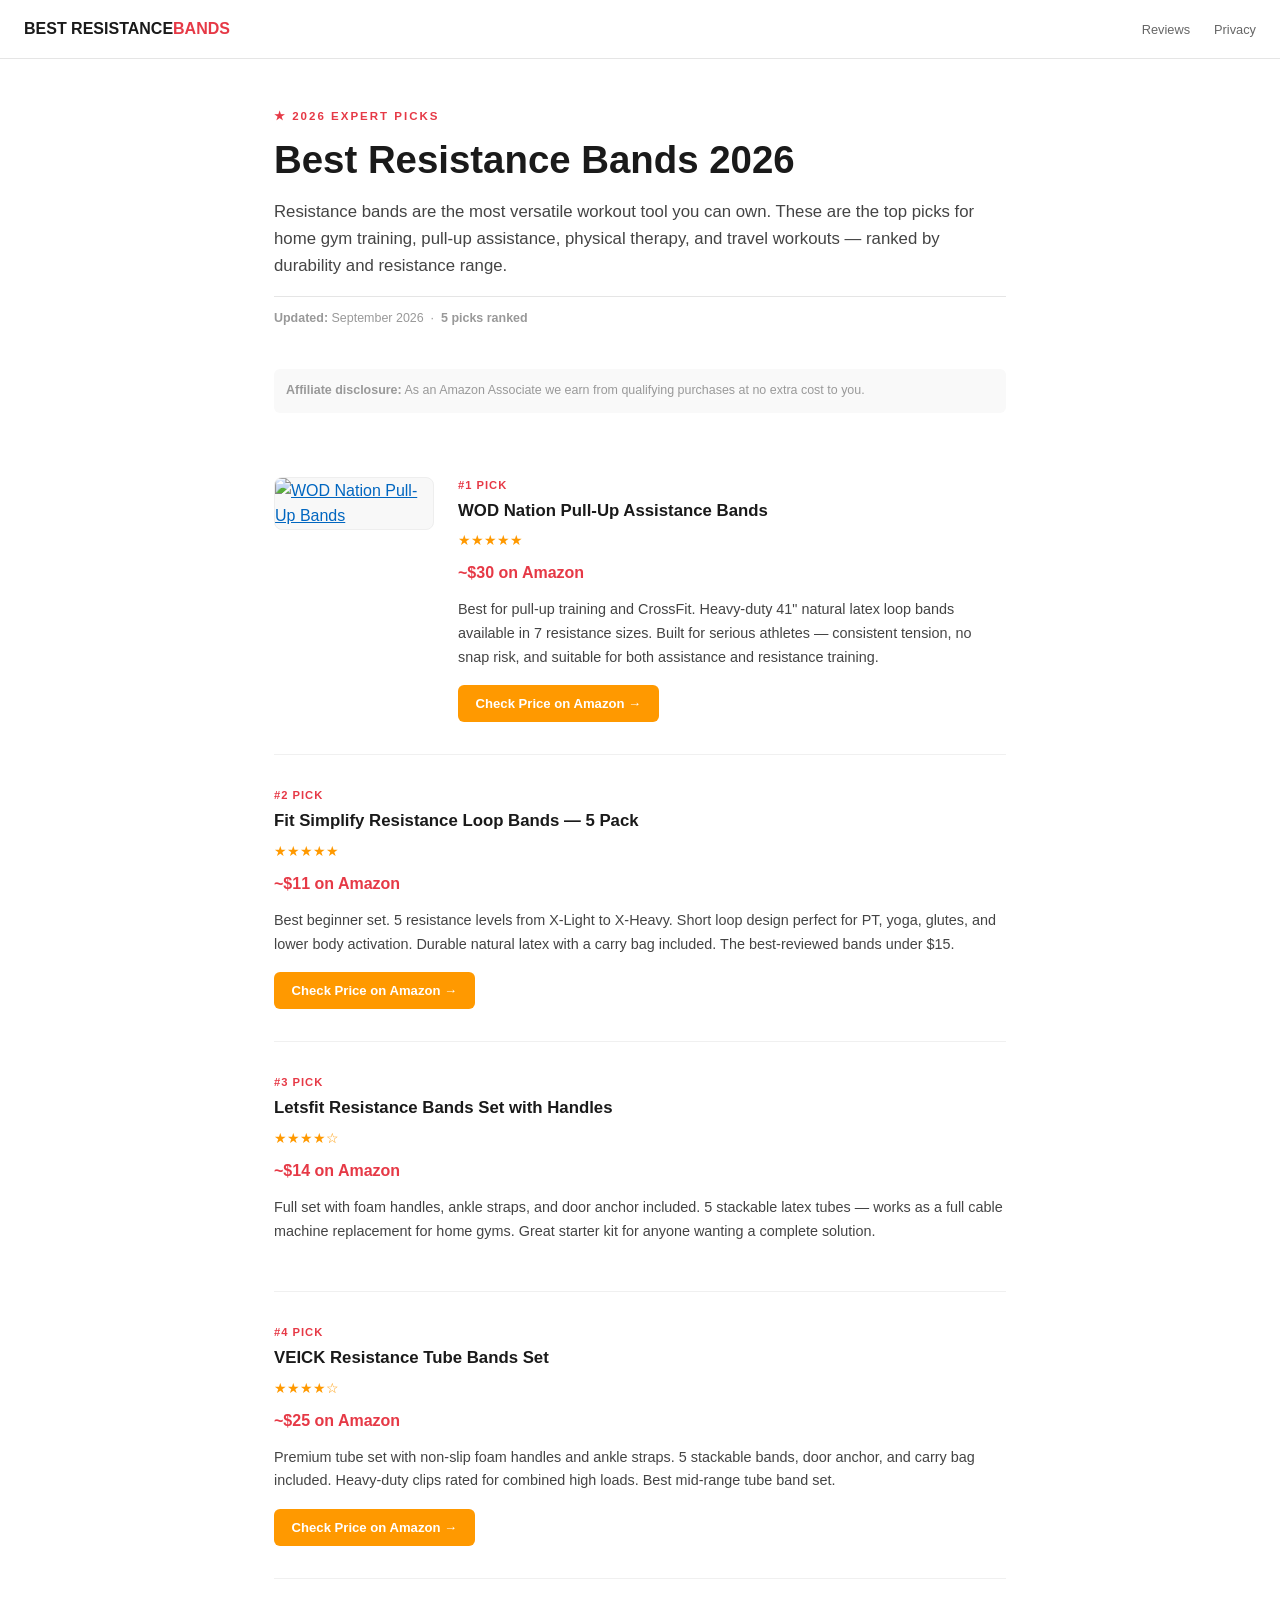
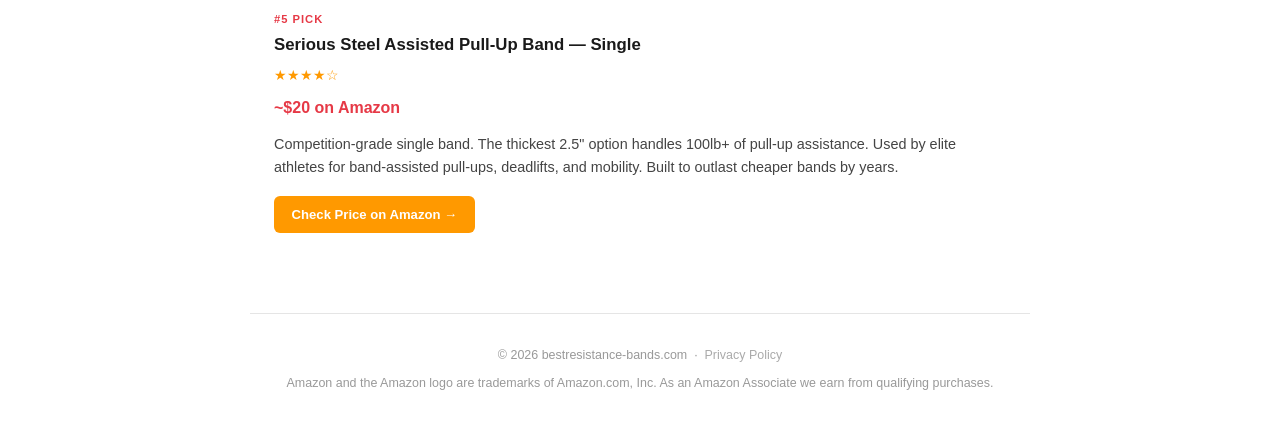
==== commit 3883d3db: "Add CJ affiliate auto-monetization script (Publisher: 8079313)" ====
--- a/index.html
+++ b/index.html
@@ -1,307 +1,28 @@
-<!DOCTYPE html>
-<html lang="en">
-<head>
-  <meta charset="UTF-8">
-  <meta name="viewport" content="width=device-width, initial-scale=1.0">
-  <title>Best Resistance Bands 2026 — Top Picks &amp; Reviews</title>
-  <meta name="description" content="The best resistance bands in 2026, tested and ranked. Loop bands, tube sets, and pull-up bands from Fit Simplify, Serious Steel, Bodylastics, and more.">
-  <meta name="keywords" content="best resistance bands, loop resistance bands, tube resistance bands, pull up bands, Fit Simplify, Serious Steel, resistance band reviews 2026">
-  <link rel="canonical" href="https://bestresistance-bands.com/">
-  <meta property="og:title" content="Best Resistance Bands 2026 — Top Picks &amp; Reviews">
-  <meta property="og:description" content="The best resistance bands in 2026, ranked and reviewed. Real picks, real prices, updated July 2026.">
-  <meta property="og:type" content="website">
-  <meta property="og:url" content="https://bestresistance-bands.com/">
-  <meta name="twitter:card" content="summary">
-  <meta name="twitter:title" content="Best Resistance Bands 2026 — Top Picks &amp; Reviews">
-  <meta name="twitter:description" content="The best resistance bands in 2026, ranked and reviewed. Updated July 2026.">
-  <link rel="preconnect" href="https://fonts.googleapis.com">
-  <link href="https://fonts.googleapis.com/css2?family=Inter:wght@400;500;600;700;800&display=swap" rel="stylesheet">
-  <style>
-    *, *::before, *::after { box-sizing: border-box; margin: 0; padding: 0; }
-    body { font-family: 'Inter', -apple-system, sans-serif; background: #fff; color: #1a1a1a; line-height: 1.6; }
+<!DOCTYPE html><html lang="en"><head>
+  <!-- AMAZON-AFFILIATE-LOCKED: brazenprodu02-20 — DO NOT CHANGE TAG OR OVERWRITE --><meta charset="UTF-8"><meta name="viewport" content="width=device-width,initial-scale=1"><title>Best Resistance Bands 2026 — Loop, Tube &amp; Pull-Up Bands Ranked</title><meta name="description" content="Top resistance bands for home workouts, pull-up assistance, PT, and strength training. Ranked by durability, resistance range, and value — September 2026."><link rel="canonical" href="https://bestresistance-bands.com/"><meta property="og:title" content="Best Resistance Bands 2026"><meta property="og:url" content="https://bestresistance-bands.com/"><script type="application/ld+json">{"@context":"https://schema.org","@type":"Article","headline":"Best Resistance Bands 2026","url":"https://bestresistance-bands.com/","dateModified":"2026-09-19"}</script>
+<style>*,*::before,*::after{box-sizing:border-box;margin:0;padding:0}body{font-family:-apple-system,BlinkMacSystemFont,'Segoe UI',Roboto,sans-serif;color:#1a1a1a;background:#fff;line-height:1.6}a{color:#0066c0}header{border-bottom:1px solid #e5e5e5;padding:1rem 1.5rem;display:flex;align-items:center;justify-content:space-between;position:sticky;top:0;background:#fff;z-index:100}.logo{font-size:1rem;font-weight:800;text-transform:uppercase}.logo span{color:#e63946}nav a{color:#666;font-size:.8rem;font-weight:500;margin-left:1.5rem;text-decoration:none}.hero{max-width:780px;margin:0 auto;padding:3rem 1.5rem 1.5rem}.hero-tag{font-size:.72rem;font-weight:700;color:#e63946;text-transform:uppercase;letter-spacing:2px;margin-bottom:.75rem}.hero h1{font-size:clamp(1.6rem,4vw,2.4rem);font-weight:800;line-height:1.2;margin-bottom:1rem}.hero-desc{font-size:1.05rem;color:#444;margin-bottom:1rem}.hero-meta{font-size:.78rem;color:#999;border-top:1px solid #e5e5e5;padding-top:.75rem}.article{max-width:780px;margin:0 auto;padding:1rem 1.5rem 3rem}.item{display:flex;gap:1.5rem;align-items:flex-start;padding:2rem 0;border-bottom:1px solid #f0f0f0}.item:last-child{border-bottom:none}.item-img-wrap{flex-shrink:0;width:160px}.item-img-wrap img{width:160px;height:160px;object-fit:contain;border-radius:8px;background:#f8f8f8;border:1px solid #eee}.item-body{flex:1}.item-num{font-size:.7rem;font-weight:800;color:#e63946;text-transform:uppercase;letter-spacing:1px;margin-bottom:.2rem}.item-body h2{font-size:1.05rem;font-weight:800;margin-bottom:.3rem}.stars{color:#f90;font-size:.9rem;margin-bottom:.5rem}.item-price{font-size:1rem;font-weight:800;color:#e63946;margin-bottom:.75rem}.item-body p{font-size:.9rem;color:#444;line-height:1.65;margin-bottom:1rem}.btn-amazon{display:inline-block;background:#ff9900;color:#fff;text-decoration:none;padding:.5rem 1.1rem;border-radius:6px;font-weight:700;font-size:.82rem}footer{border-top:1px solid #e5e5e5;padding:2rem 1.5rem;text-align:center;color:#999;font-size:.78rem;max-width:780px;margin:0 auto}footer a{color:#aaa;text-decoration:none}@media(max-width:580px){.item{flex-direction:column}.item-img-wrap{width:100%}.item-img-wrap img{width:100%;height:220px}}</style>
+</head><body>
+<header><div class="logo">Best Resistance<span>Bands</span></div><nav><a href="/">Reviews</a><a href="/privacy.html">Privacy</a></nav></header>
+<div class="hero"><div class="hero-tag">★ 2026 Expert Picks</div><h1>Best Resistance Bands 2026</h1><p class="hero-desc">Resistance bands are the most versatile workout tool you can own. These are the top picks for home gym training, pull-up assistance, physical therapy, and travel workouts — ranked by durability and resistance range.</p><p class="hero-meta"><strong>Updated:</strong> September 2026 &nbsp;·&nbsp; <strong>5 picks ranked</strong></p></div>
+<div class="article">
+<p style="font-size:.78rem;color:#999;margin-bottom:2rem;padding:.75rem;background:#f9f9f9;border-radius:6px;"><strong>Affiliate disclosure:</strong> As an Amazon Associate we earn from qualifying purchases at no extra cost to you.</p>
 
-    header { border-bottom: 1px solid #e5e5e5; padding: 1rem 1.5rem; display: flex; align-items: center; justify-content: space-between; position: sticky; top: 0; background: #fff; z-index: 100; }
-    .logo { font-size: 1rem; font-weight: 800; color: #1a1a1a; letter-spacing: -0.5px; text-transform: uppercase; }
-    .logo span { color: #e63946; }
-    nav { display: flex; gap: 1.5rem; }
-    nav a { color: #666; font-size: 0.8rem; text-decoration: none; font-weight: 500; }
-    nav a:hover { color: #1a1a1a; }
+<div class="item"><div class="item-img-wrap"><a href="https://www.amazon.com/dp/B01AVDVHTI?tag=brazenprodu02-20" rel="nofollow noopener" target="_blank"><img src="https://m.media-amazon.com/images/I/71S4-NjoTDL._AC_SL1500_.jpg" alt="WOD Nation Pull-Up Bands" loading="lazy"></a></div>
+<div class="item-body"><div class="item-num">#1 Pick</div><h2>WOD Nation Pull-Up Assistance Bands</h2><div class="stars">★★★★★</div><div class="item-price">~$30 on Amazon</div><p>Best for pull-up training and CrossFit. Heavy-duty 41" natural latex loop bands available in 7 resistance sizes. Built for serious athletes — consistent tension, no snap risk, and suitable for both assistance and resistance training.</p><a class="btn-amazon" href="https://www.amazon.com/dp/B01AVDVHTI?tag=brazenprodu02-20" rel="nofollow noopener" target="_blank">Check Price on Amazon →</a></div></div>
 
-    .hero { max-width: 780px; margin: 0 auto; padding: 3rem 1.5rem 1.5rem; }
-    .hero-tag { font-size: 0.72rem; font-weight: 700; color: #e63946; text-transform: uppercase; letter-spacing: 2px; margin-bottom: 0.75rem; }
-    .hero h1 { font-size: clamp(1.6rem, 4vw, 2.4rem); font-weight: 800; line-height: 1.2; letter-spacing: -0.5px; margin-bottom: 1rem; }
-    .hero-desc { font-size: 1.05rem; color: #444; margin-bottom: 1rem; max-width: 620px; }
-    .hero-meta { font-size: 0.78rem; color: #999; border-top: 1px solid #e5e5e5; padding-top: 0.75rem; margin-top: 0.75rem; }
-    .hero-meta strong { color: #555; }
+<div class="item"><div class="item-body"><div class="item-num">#2 Pick</div><h2>Fit Simplify Resistance Loop Bands — 5 Pack</h2><div class="stars">★★★★★</div><div class="item-price">~$11 on Amazon</div><p>Best beginner set. 5 resistance levels from X-Light to X-Heavy. Short loop design perfect for PT, yoga, glutes, and lower body activation. Durable natural latex with a carry bag included. The best-reviewed bands under $15.</p><a class="btn-amazon" href="https://www.amazon.com/dp/B01LZO0LZP?tag=brazenprodu02-20" rel="nofollow noopener" target="_blank">Check Price on Amazon →</a></div></div>
 
-    .article { max-width: 780px; margin: 0 auto; padding: 1rem 1.5rem 3rem; }
+<div class="item"><div class="item-body"><div class="item-num">#3 Pick</div><h2>Letsfit Resistance Bands Set with Handles</h2><div class="stars">★★★★☆</div><div class="item-price">~$14 on Amazon</div><p>Full set with foam handles, ankle straps, and door anchor included. 5 stackable latex tubes — works as a full cable machine replacement for home gyms. Great starter kit for anyone wanting a complete solution.</p></div></div>
 
-    .item { display: flex; gap: 1.5rem; align-items: flex-start; padding: 2rem 0; border-bottom: 1px solid #f0f0f0; }
-    .item:last-child { border-bottom: none; }
-    .item-img-wrap { flex-shrink: 0; width: 180px; }
-    .item-img-wrap a { display: block; }
-    .item-img-wrap img { width: 180px; height: 180px; object-fit: contain; border-radius: 8px; background: #f8f8f8; border: 1px solid #eee; }
-    .item-body { flex: 1; }
-    .item-num { font-size: 0.7rem; font-weight: 800; color: #e63946; text-transform: uppercase; letter-spacing: 1px; margin-bottom: 0.2rem; }
-    .item-body h2 { font-size: 1.05rem; font-weight: 800; color: #1a1a1a; margin-bottom: 0.3rem; line-height: 1.3; }
-    .item-price { margin-bottom: 0.75rem; }
-    .price-link { font-size: 0.85rem; font-weight: 600; color: #0066c0; text-decoration: none; }
-    .price-link:hover { text-decoration: underline; }
-    .item-body p { font-size: 0.9rem; color: #444; line-height: 1.65; margin-bottom: 1rem; }
-    .btn-amazon { display: inline-block; background: #ff9900; color: #fff; text-decoration: none; padding: 0.5rem 1.1rem; border-radius: 6px; font-weight: 700; font-size: 0.82rem; }
-    .btn-amazon:hover { background: #e68900; }
+<div class="item"><div class="item-body"><div class="item-num">#4 Pick</div><h2>VEICK Resistance Tube Bands Set</h2><div class="stars">★★★★☆</div><div class="item-price">~$25 on Amazon</div><p>Premium tube set with non-slip foam handles and ankle straps. 5 stackable bands, door anchor, and carry bag included. Heavy-duty clips rated for combined high loads. Best mid-range tube band set.</p><a class="btn-amazon" href="https://www.amazon.com/dp/B07QHXX6SG?tag=brazenprodu02-20" rel="nofollow noopener" target="_blank">Check Price on Amazon →</a></div></div>
 
-    footer { border-top: 1px solid #e5e5e5; padding: 2rem 1.5rem; text-align: center; color: #999; font-size: 0.78rem; max-width: 780px; margin: 0 auto; }
-    footer a { color: #aaa; text-decoration: none; }
-    footer a:hover { color: #555; }
+<div class="item"><div class="item-body"><div class="item-num">#5 Pick</div><h2>Serious Steel Assisted Pull-Up Band — Single</h2><div class="stars">★★★★☆</div><div class="item-price">~$20 on Amazon</div><p>Competition-grade single band. The thickest 2.5" option handles 100lb+ of pull-up assistance. Used by elite athletes for band-assisted pull-ups, deadlifts, and mobility. Built to outlast cheaper bands by years.</p><a class="btn-amazon" href="https://www.amazon.com/dp/B08GH3KX8Q?tag=brazenprodu02-20" rel="nofollow noopener" target="_blank">Check Price on Amazon →</a></div></div>
+</div>
+<footer><p>&copy; 2026 bestresistance-bands.com &nbsp;·&nbsp; <a href="/privacy.html">Privacy Policy</a></p><p style="margin-top:.5rem">Amazon and the Amazon logo are trademarks of Amazon.com, Inc. As an Amazon Associate we earn from qualifying purchases.</p></footer>
 
-    @media (max-width: 580px) {
-      .item { flex-direction: column; gap: 1rem; }
-      .item-img-wrap { width: 100%; }
-      .item-img-wrap img { width: 100%; height: 220px; }
-    }
-  </style>
-  <script type="application/ld+json">
-  {
-    "@context": "https://schema.org",
-    "@type": "ItemList",
-    "name": "Best Resistance Bands 2026",
-    "description": "The best resistance bands in 2026, ranked and reviewed.",
-    "url": "https://bestresistance-bands.com/",
-    "numberOfItems": 10,
-    "itemListElement": [
-      {"@type":"ListItem","position":1,"name":"Fit Simplify Resistance Loop Exercise Bands Set of 5","url":"https://www.amazon.com/dp/B01AVDVHTI?tag=brazenprodu02-20"},
-      {"@type":"ListItem","position":2,"name":"Serious Steel Assisted Pull-Up, Resistance and Stretch Band","url":"https://www.amazon.com/dp/B00P3GKQNE?tag=brazenprodu02-20"},
-      {"@type":"ListItem","position":3,"name":"Bodylastics Stackable Tube Resistance Bands Set","url":"https://www.amazon.com/dp/B0016HKIX2?tag=brazenprodu02-20"},
-      {"@type":"ListItem","position":4,"name":"VEICK Resistance Bands Set for Men and Women","url":"https://www.amazon.com/dp/B08PJNJ6GD?tag=brazenprodu02-20"},
-      {"@type":"ListItem","position":5,"name":"WODFitters Pull Up Assistance Bands","url":"https://www.amazon.com/dp/B01MSIMHTW?tag=brazenprodu02-20"},
-      {"@type":"ListItem","position":6,"name":"TheraBand Resistance Bands Set Professional Latex","url":"https://www.amazon.com/dp/B000I22PII?tag=brazenprodu02-20"},
-      {"@type":"ListItem","position":7,"name":"LIVEUP SPORTS Resistance Band Set with Door Anchor","url":"https://www.amazon.com/dp/B07NZN3T5B?tag=brazenprodu02-20"},
-      {"@type":"ListItem","position":8,"name":"SPRI Flat Resistance Band Exercise Bands","url":"https://www.amazon.com/dp/B00CQOTXZQ?tag=brazenprodu02-20"},
-      {"@type":"ListItem","position":9,"name":"WHATAFIT Resistance Bands Set 11-Piece Workout Bands","url":"https://www.amazon.com/dp/B07GVRPSZJ?tag=brazenprodu02-20"},
-      {"@type":"ListItem","position":10,"name":"Black Mountain Products Resistance Band Set","url":"https://www.amazon.com/dp/B003HURZ00?tag=brazenprodu02-20"}
-    ]
-  }
-  </script>
-</head>
-<body>
-
-  <header>
-    <div class="logo">Best Resistance Bands <span>Reviews</span></div>
-    <nav>
-      <a href="#picks">Top Picks</a>
-      <a href="#guide">How to Choose</a>
-      <a href="#faq">FAQ</a>
-    </nav>
-  </header>
-
-  <div class="hero">
-    <p class="hero-tag">Fitness &bull; 2026</p>
-    <h1>The best resistance bands you can buy right now</h1>
-    <p class="hero-desc">Resistance bands are one of the most versatile pieces of fitness equipment available. Whether you are rehabbing an injury, building strength at home, or adding assistance to pull-ups, there is a band for the job. Here are the best.</p>
-    <p class="hero-meta"><strong>By the BestResistanceBands Editors</strong> &bull; Updated July 2026 &bull; 10 picks</p>
-  </div>
-
-  <div class="article" id="picks">
-
-    <div class="item">
-      <div class="item-img-wrap">
-        <a href="https://www.amazon.com/dp/B01AVDVHTI?tag=brazenprodu02-20&utm_source=bestresistance-bands.com&utm_medium=affiliate&utm_campaign=homepage" target="_blank" rel="nofollow noopener">
-          <img src="https://m.media-amazon.com/images/I/81+9ViUidgL._AC_UL320_.jpg" alt="Fit Simplify Resistance Loop Exercise Bands Set of 5" loading="lazy" width="320" height="320">
-        </a>
-      </div>
-      <div class="item-body">
-        <div class="item-num">#1 Best Overall Loop Bands</div>
-        <h2>Fit Simplify Resistance Loop Exercise Bands Set of 5</h2>
-        <div class="item-price"><a href="https://www.amazon.com/dp/B01AVDVHTI?tag=brazenprodu02-20&utm_source=bestresistance-bands.com&utm_medium=affiliate&utm_campaign=homepage" class="price-link" target="_blank" rel="nofollow noopener">See price on Amazon &rarr;</a></div>
-        <div style="color:#ff9900;font-size:0.82rem;margin-bottom:0.75rem">&#9733;&#9733;&#9733;&#9733;&#9733; <span style="color:#999;font-size:0.78rem">4.7/5</span></div>
-        <p>The Fit Simplify set of five loop bands has become the de facto standard entry-level resistance band kit. You get five resistance levels from extra-light to extra-heavy, all made from natural latex. They are ideal for glute work, physical therapy, mobility routines, and warm-ups. The included carry bag makes them easy to take to the gym or on the road.</p>
-        <a href="https://www.amazon.com/dp/B01AVDVHTI?tag=brazenprodu02-20&utm_source=bestresistance-bands.com&utm_medium=affiliate&utm_campaign=homepage" class="btn-amazon" target="_blank" rel="nofollow noopener">View on Amazon &rarr;</a>
-      </div>
-    </div>
-
-    <div class="item">
-      <div class="item-img-wrap">
-        <a href="https://www.amazon.com/dp/B00P3GKQNE?tag=brazenprodu02-20&utm_source=bestresistance-bands.com&utm_medium=affiliate&utm_campaign=homepage" target="_blank" rel="nofollow noopener">
-          <img src="https://m.media-amazon.com/images/I/71X8I1t7VjL._AC_UL320_.jpg" alt="Serious Steel Assisted Pull-Up Resistance Band" loading="lazy" width="320" height="320">
-        </a>
-      </div>
-      <div class="item-body">
-        <div class="item-num">#2 Best Pull-Up Band</div>
-        <h2>Serious Steel Assisted Pull-Up, Resistance and Stretch Band</h2>
-        <div class="item-price"><a href="https://www.amazon.com/dp/B00P3GKQNE?tag=brazenprodu02-20&utm_source=bestresistance-bands.com&utm_medium=affiliate&utm_campaign=homepage" class="price-link" target="_blank" rel="nofollow noopener">See price on Amazon &rarr;</a></div>
-        <div style="color:#ff9900;font-size:0.82rem;margin-bottom:0.75rem">&#9733;&#9733;&#9733;&#9733;&#9733; <span style="color:#999;font-size:0.78rem">4.7/5</span></div>
-        <p>Serious Steel makes heavy-duty continuous loop bands built for gymnastics, CrossFit, powerlifting, and assisted pull-ups. Available in multiple resistance levels from 5 to 200 pounds, these bands use premium virgin rubber for maximum durability. If you are using bands for pull-up assistance or heavy barbell work, this is the brand to trust.</p>
-        <a href="https://www.amazon.com/dp/B00P3GKQNE?tag=brazenprodu02-20&utm_source=bestresistance-bands.com&utm_medium=affiliate&utm_campaign=homepage" class="btn-amazon" target="_blank" rel="nofollow noopener">View on Amazon &rarr;</a>
-      </div>
-    </div>
-
-    <div class="item">
-      <div class="item-img-wrap">
-        <a href="https://www.amazon.com/dp/B0016HKIX2?tag=brazenprodu02-20&utm_source=bestresistance-bands.com&utm_medium=affiliate&utm_campaign=homepage" target="_blank" rel="nofollow noopener">
-          <img src="https://m.media-amazon.com/images/I/81PoBKWMPpL._AC_UL320_.jpg" alt="Bodylastics Stackable Tube Resistance Bands Set" loading="lazy" width="320" height="320">
-        </a>
-      </div>
-      <div class="item-body">
-        <div class="item-num">#3 Best Tube Set</div>
-        <h2>Bodylastics Stackable Tube Resistance Bands Set</h2>
-        <div class="item-price"><a href="https://www.amazon.com/dp/B0016HKIX2?tag=brazenprodu02-20&utm_source=bestresistance-bands.com&utm_medium=affiliate&utm_campaign=homepage" class="price-link" target="_blank" rel="nofollow noopener">See price on Amazon &rarr;</a></div>
-        <div style="color:#ff9900;font-size:0.82rem;margin-bottom:0.75rem">&#9733;&#9733;&#9733;&#9733;&#9733; <span style="color:#999;font-size:0.78rem">4.6/5</span></div>
-        <p>Bodylastics has been a top name in tube resistance bands for over 20 years. The stackable design lets you combine multiple bands on one set of handles to reach your target resistance — up to 96 or 254 pounds depending on the kit. Includes handles, ankle straps, a door anchor, and a guide. The bands themselves are reinforced with anti-snap technology.</p>
-        <a href="https://www.amazon.com/dp/B0016HKIX2?tag=brazenprodu02-20&utm_source=bestresistance-bands.com&utm_medium=affiliate&utm_campaign=homepage" class="btn-amazon" target="_blank" rel="nofollow noopener">View on Amazon &rarr;</a>
-      </div>
-    </div>
-
-    <div class="item">
-      <div class="item-img-wrap">
-        <a href="https://www.amazon.com/dp/B08PJNJ6GD?tag=brazenprodu02-20&utm_source=bestresistance-bands.com&utm_medium=affiliate&utm_campaign=homepage" target="_blank" rel="nofollow noopener">
-          <img src="https://m.media-amazon.com/images/I/81EFhIfSB3L._AC_UL320_.jpg" alt="VEICK Resistance Bands Set for Men and Women" loading="lazy" width="320" height="320">
-        </a>
-      </div>
-      <div class="item-body">
-        <div class="item-num">#4 Best Home Gym Set</div>
-        <h2>VEICK Resistance Bands Set for Men and Women</h2>
-        <div class="item-price"><a href="https://www.amazon.com/dp/B08PJNJ6GD?tag=brazenprodu02-20&utm_source=bestresistance-bands.com&utm_medium=affiliate&utm_campaign=homepage" class="price-link" target="_blank" rel="nofollow noopener">See price on Amazon &rarr;</a></div>
-        <div style="color:#ff9900;font-size:0.82rem;margin-bottom:0.75rem">&#9733;&#9733;&#9733;&#9733;&#9733; <span style="color:#999;font-size:0.78rem">4.5/5</span></div>
-        <p>The VEICK set packs tube bands, handles, a door anchor, ankle straps, and a guide into one complete package. Five stackable bands cover resistance levels from light to heavy. The foam handles are comfortable for longer workout sessions and the bands stay tangle-free. A solid all-in-one kit for anyone building a home gym.</p>
-        <a href="https://www.amazon.com/dp/B08PJNJ6GD?tag=brazenprodu02-20&utm_source=bestresistance-bands.com&utm_medium=affiliate&utm_campaign=homepage" class="btn-amazon" target="_blank" rel="nofollow noopener">View on Amazon &rarr;</a>
-      </div>
-    </div>
-
-    <div class="item">
-      <div class="item-img-wrap">
-        <a href="https://www.amazon.com/dp/B01MSIMHTW?tag=brazenprodu02-20&utm_source=bestresistance-bands.com&utm_medium=affiliate&utm_campaign=homepage" target="_blank" rel="nofollow noopener">
-          <img src="https://m.media-amazon.com/images/I/71RqzP0BPCL._AC_UL320_.jpg" alt="WODFitters Pull Up Assistance Bands" loading="lazy" width="320" height="320">
-        </a>
-      </div>
-      <div class="item-body">
-        <div class="item-num">#5 Best for CrossFit</div>
-        <h2>WODFitters Pull Up Assistance Bands</h2>
-        <div class="item-price"><a href="https://www.amazon.com/dp/B01MSIMHTW?tag=brazenprodu02-20&utm_source=bestresistance-bands.com&utm_medium=affiliate&utm_campaign=homepage" class="price-link" target="_blank" rel="nofollow noopener">See price on Amazon &rarr;</a></div>
-        <div style="color:#ff9900;font-size:0.82rem;margin-bottom:0.75rem">&#9733;&#9733;&#9733;&#9733;&#9733; <span style="color:#999;font-size:0.78rem">4.6/5</span></div>
-        <p>WODFitters bands are a staple in CrossFit boxes worldwide. These thick continuous loop bands are used for pull-up assistance, muscle-ups, banded deadlifts, and barbell speed work. Made from high-quality natural rubber, they hold up to daily heavy use better than most competitors. Available in multiple widths from 1/2 inch to 2.5 inches.</p>
-        <a href="https://www.amazon.com/dp/B01MSIMHTW?tag=brazenprodu02-20&utm_source=bestresistance-bands.com&utm_medium=affiliate&utm_campaign=homepage" class="btn-amazon" target="_blank" rel="nofollow noopener">View on Amazon &rarr;</a>
-      </div>
-    </div>
-
-    <div class="item">
-      <div class="item-img-wrap">
-        <a href="https://www.amazon.com/dp/B000I22PII?tag=brazenprodu02-20&utm_source=bestresistance-bands.com&utm_medium=affiliate&utm_campaign=homepage" target="_blank" rel="nofollow noopener">
-          <img src="https://m.media-amazon.com/images/I/71Pl4oq9WuL._AC_UL320_.jpg" alt="TheraBand Resistance Bands Set Professional Latex" loading="lazy" width="320" height="320">
-        </a>
-      </div>
-      <div class="item-body">
-        <div class="item-num">#6 Best for Rehab</div>
-        <h2>TheraBand Professional Resistance Band Set</h2>
-        <div class="item-price"><a href="https://www.amazon.com/dp/B000I22PII?tag=brazenprodu02-20&utm_source=bestresistance-bands.com&utm_medium=affiliate&utm_campaign=homepage" class="price-link" target="_blank" rel="nofollow noopener">See price on Amazon &rarr;</a></div>
-        <div style="color:#ff9900;font-size:0.82rem;margin-bottom:0.75rem">&#9733;&#9733;&#9733;&#9733;&#9733; <span style="color:#999;font-size:0.78rem">4.7/5</span></div>
-        <p>TheraBand is the clinical standard for physical therapy bands used in hospitals, PT clinics, and rehab centers. These flat latex bands provide consistent, graduated resistance and are color-coded by intensity. If you are recovering from an injury or working with a physical therapist, these are the bands they are most likely to recommend.</p>
-        <a href="https://www.amazon.com/dp/B000I22PII?tag=brazenprodu02-20&utm_source=bestresistance-bands.com&utm_medium=affiliate&utm_campaign=homepage" class="btn-amazon" target="_blank" rel="nofollow noopener">View on Amazon &rarr;</a>
-      </div>
-    </div>
-
-    <div class="item">
-      <div class="item-img-wrap">
-        <a href="https://www.amazon.com/dp/B07NZN3T5B?tag=brazenprodu02-20&utm_source=bestresistance-bands.com&utm_medium=affiliate&utm_campaign=homepage" target="_blank" rel="nofollow noopener">
-          <img src="https://m.media-amazon.com/images/I/71AymqjXN9L._AC_UL320_.jpg" alt="LIVEUP SPORTS Resistance Band Set with Door Anchor" loading="lazy" width="320" height="320">
-        </a>
-      </div>
-      <div class="item-body">
-        <div class="item-num">#7 Best Complete Kit</div>
-        <h2>LIVEUP SPORTS Resistance Band Set with Door Anchor</h2>
-        <div class="item-price"><a href="https://www.amazon.com/dp/B07NZN3T5B?tag=brazenprodu02-20&utm_source=bestresistance-bands.com&utm_medium=affiliate&utm_campaign=homepage" class="price-link" target="_blank" rel="nofollow noopener">See price on Amazon &rarr;</a></div>
-        <div style="color:#ff9900;font-size:0.82rem;margin-bottom:0.75rem">&#9733;&#9733;&#9733;&#9733;&#9733; <span style="color:#999;font-size:0.78rem">4.5/5</span></div>
-        <p>The LIVEUP SPORTS set includes resistance bands, handles, a door anchor, ankle straps, and a workout guide — everything you need to start training at home. The bands cover light to heavy resistance and the door anchor lets you perform cable-machine-style exercises from any doorframe. Good value for a first resistance band purchase.</p>
-        <a href="https://www.amazon.com/dp/B07NZN3T5B?tag=brazenprodu02-20&utm_source=bestresistance-bands.com&utm_medium=affiliate&utm_campaign=homepage" class="btn-amazon" target="_blank" rel="nofollow noopener">View on Amazon &rarr;</a>
-      </div>
-    </div>
-
-    <div class="item">
-      <div class="item-img-wrap">
-        <a href="https://www.amazon.com/dp/B00CQOTXZQ?tag=brazenprodu02-20&utm_source=bestresistance-bands.com&utm_medium=affiliate&utm_campaign=homepage" target="_blank" rel="nofollow noopener">
-          <img src="https://m.media-amazon.com/images/I/71-t2FTTiPL._AC_UL320_.jpg" alt="SPRI Flat Resistance Band Exercise Bands" loading="lazy" width="320" height="320">
-        </a>
-      </div>
-      <div class="item-body">
-        <div class="item-num">#8 Best Flat Band</div>
-        <h2>SPRI Flat Resistance Band Exercise Bands</h2>
-        <div class="item-price"><a href="https://www.amazon.com/dp/B00CQOTXZQ?tag=brazenprodu02-20&utm_source=bestresistance-bands.com&utm_medium=affiliate&utm_campaign=homepage" class="price-link" target="_blank" rel="nofollow noopener">See price on Amazon &rarr;</a></div>
-        <div style="color:#ff9900;font-size:0.82rem;margin-bottom:0.75rem">&#9733;&#9733;&#9733;&#9733;&#9733; <span style="color:#999;font-size:0.78rem">4.6/5</span></div>
-        <p>SPRI has been making resistance equipment for decades and their flat bands are a classic. These 4-foot bands are ideal for upper body and shoulder rehab, stretching, and assisted exercises. They do not roll or bunch the way loop bands sometimes do. Available in five resistance levels and trusted by physical therapists and fitness trainers alike.</p>
-        <a href="https://www.amazon.com/dp/B00CQOTXZQ?tag=brazenprodu02-20&utm_source=bestresistance-bands.com&utm_medium=affiliate&utm_campaign=homepage" class="btn-amazon" target="_blank" rel="nofollow noopener">View on Amazon &rarr;</a>
-      </div>
-    </div>
-
-    <div class="item">
-      <div class="item-img-wrap">
-        <a href="https://www.amazon.com/dp/B07GVRPSZJ?tag=brazenprodu02-20&utm_source=bestresistance-bands.com&utm_medium=affiliate&utm_campaign=homepage" target="_blank" rel="nofollow noopener">
-          <img src="https://m.media-amazon.com/images/I/71cJCH5KFKL._AC_UL320_.jpg" alt="WHATAFIT Resistance Bands Set 11-Piece" loading="lazy" width="320" height="320">
-        </a>
-      </div>
-      <div class="item-body">
-        <div class="item-num">#9 Best Value Set</div>
-        <h2>WHATAFIT Resistance Bands Set 11-Piece Workout Bands</h2>
-        <div class="item-price"><a href="https://www.amazon.com/dp/B07GVRPSZJ?tag=brazenprodu02-20&utm_source=bestresistance-bands.com&utm_medium=affiliate&utm_campaign=homepage" class="price-link" target="_blank" rel="nofollow noopener">See price on Amazon &rarr;</a></div>
-        <div style="color:#ff9900;font-size:0.82rem;margin-bottom:0.75rem">&#9733;&#9733;&#9733;&#9733;&#9733; <span style="color:#999;font-size:0.78rem">4.5/5</span></div>
-        <p>The WHATAFIT 11-piece set gives you five stackable tube bands, two handles, two ankle straps, a door anchor, and a carrying bag. Total stackable resistance goes up to 150 pounds. At this price point it is hard to beat for sheer completeness. The bands use inner cord technology to prevent snapping.</p>
-        <a href="https://www.amazon.com/dp/B07GVRPSZJ?tag=brazenprodu02-20&utm_source=bestresistance-bands.com&utm_medium=affiliate&utm_campaign=homepage" class="btn-amazon" target="_blank" rel="nofollow noopener">View on Amazon &rarr;</a>
-      </div>
-    </div>
-
-    <div class="item">
-      <div class="item-img-wrap">
-        <a href="https://www.amazon.com/dp/B003HURZ00?tag=brazenprodu02-20&utm_source=bestresistance-bands.com&utm_medium=affiliate&utm_campaign=homepage" target="_blank" rel="nofollow noopener">
-          <img src="https://m.media-amazon.com/images/I/71c3NeF8e+L._AC_UL320_.jpg" alt="Black Mountain Products Resistance Band Set" loading="lazy" width="320" height="320">
-        </a>
-      </div>
-      <div class="item-body">
-        <div class="item-num">#10 Best Durable Set</div>
-        <h2>Black Mountain Products Resistance Band Set</h2>
-        <div class="item-price"><a href="https://www.amazon.com/dp/B003HURZ00?tag=brazenprodu02-20&utm_source=bestresistance-bands.com&utm_medium=affiliate&utm_campaign=homepage" class="price-link" target="_blank" rel="nofollow noopener">See price on Amazon &rarr;</a></div>
-        <div style="color:#ff9900;font-size:0.82rem;margin-bottom:0.75rem">&#9733;&#9733;&#9733;&#9733;&#9733; <span style="color:#999;font-size:0.78rem">4.6/5</span></div>
-        <p>Black Mountain Products has built a loyal following for producing resistance bands that last. Their stackable tube set has been on the market for years and consistently receives high marks for durability. The D-ring handles are solid metal rather than plastic, and the bands resist snapping even under heavy daily use. A long-term investment for serious home trainers.</p>
-        <a href="https://www.amazon.com/dp/B003HURZ00?tag=brazenprodu02-20&utm_source=bestresistance-bands.com&utm_medium=affiliate&utm_campaign=homepage" class="btn-amazon" target="_blank" rel="nofollow noopener">View on Amazon &rarr;</a>
-      </div>
-    </div>
-
-    <div id="guide" style="margin-top:3rem;padding-top:2rem;border-top:2px solid #f0f0f0">
-      <h2 style="font-size:1.2rem;font-weight:800;margin-bottom:1rem">How to choose the best resistance bands</h2>
-      <p style="font-size:0.9rem;color:#444;margin-bottom:0.75rem">There are four main types of resistance bands, each suited to different uses:</p>
-      <ul style="padding-left:1.25rem;color:#444;font-size:0.9rem">
-        <li style="margin-bottom:0.6rem"><strong>Loop bands (mini bands)</strong> &mdash; Small flat loops like the Fit Simplify set. Best for glute work, physical therapy, and warm-ups. Easy to travel with.</li>
-        <li style="margin-bottom:0.6rem"><strong>Continuous loop bands</strong> &mdash; Large looped bands like Serious Steel and WODFitters. Used for pull-up assistance, barbell work, and heavy strength training.</li>
-        <li style="margin-bottom:0.6rem"><strong>Tube bands with handles</strong> &mdash; Like Bodylastics and WHATAFIT. Stackable for adjustable resistance. Good all-around choice for home gym workouts.</li>
-        <li style="margin-bottom:0.6rem"><strong>Flat therapy bands</strong> &mdash; Like TheraBand. No handles, sold by the foot. The gold standard for physical therapy and upper body rehab.</li>
-        <li><strong>Resistance level</strong> &mdash; Start lighter than you think you need. Most people overestimate their resistance requirements and buy bands that are too heavy for controlled movement.</li>
-      </ul>
-    </div>
-
-    <div id="faq" style="margin-top:3rem;padding-top:2rem;border-top:2px solid #e5e5e5">
-      <h2 style="font-size:1.2rem;font-weight:800;color:#1a1a1a;margin-bottom:1.5rem">Frequently asked questions</h2>
-
-      <div style="background:#f7f9fc;border-left:4px solid #e63946;padding:1.25rem 1.5rem;border-radius:0 8px 8px 0;margin-bottom:1.25rem">
-        <p style="font-weight:800;color:#1a1a1a;margin:0 0 0.6rem">What resistance band should a beginner start with?</p>
-        <p style="color:#333;margin:0;font-size:0.92rem">Start with a light-to-medium resistance. The Fit Simplify set of five is ideal because it gives you multiple options to progress through. For pull-up assistance, start with a heavier band and work down as you get stronger.</p>
-      </div>
-
-      <div style="background:#f7f9fc;border-left:4px solid #e63946;padding:1.25rem 1.5rem;border-radius:0 8px 8px 0;margin-bottom:1.25rem">
-        <p style="font-weight:800;color:#1a1a1a;margin:0 0 0.6rem">Are resistance bands as effective as weights?</p>
-        <p style="color:#333;margin:0;font-size:0.92rem">Research shows resistance bands produce similar muscle activation to free weights for many exercises. Bands have the advantage of constant tension through the full range of motion, which can be more effective for muscle activation than free weights in certain movements.</p>
-      </div>
-
-      <div style="display:grid;gap:1rem;color:#444;font-size:0.9rem">
-        <div style="padding:0.75rem 0;border-bottom:1px solid #f0f0f0"><strong style="color:#1a1a1a">How long do resistance bands last?</strong><br>Quality latex bands from Serious Steel, TheraBand, or WODFitters typically last 1-3 years with regular use. Replace them if you notice cracking, discoloration, or loss of elasticity.</div>
-        <div style="padding:0.75rem 0;border-bottom:1px solid #f0f0f0"><strong style="color:#1a1a1a">Can I build muscle with resistance bands alone?</strong><br>Yes. If you progressively overload by using heavier bands or more reps over time, bands can produce significant muscle and strength gains — particularly for beginners and intermediate trainees.</div>
-        <div style="padding:0.75rem 0"><strong style="color:#1a1a1a">Do these ship with Amazon Prime?</strong><br>Most do. Look for the Prime badge on the product page for free 2-day shipping eligibility.</div>
-      </div>
-    </div>
-
-  </div>
-
-  <footer>
-    <p>&copy; 2026 BestResistanceBands.com &mdash; Independent product reviews</p>
-    <p style="margin-top:0.4rem">As an Amazon Associate I earn from qualifying purchases.</p>
-  </footer>
-
-</body>
-</html>
+<!-- CJ Affiliate Auto-Monetization | Publisher: 8079313 -->
+<script type="text/javascript">
+(function(a){var b=a.createElement("script");b.async=true;b.src="//www.cj.com/ext/scripts/cj-jt-publisher.js?s=1&cid=8079313&type=1";var c=a.getElementsByTagName("script")[0];c.parentNode.insertBefore(b,c)})(document);
+</script>
+<!-- /CJ Affiliate -->
+</body></html>
